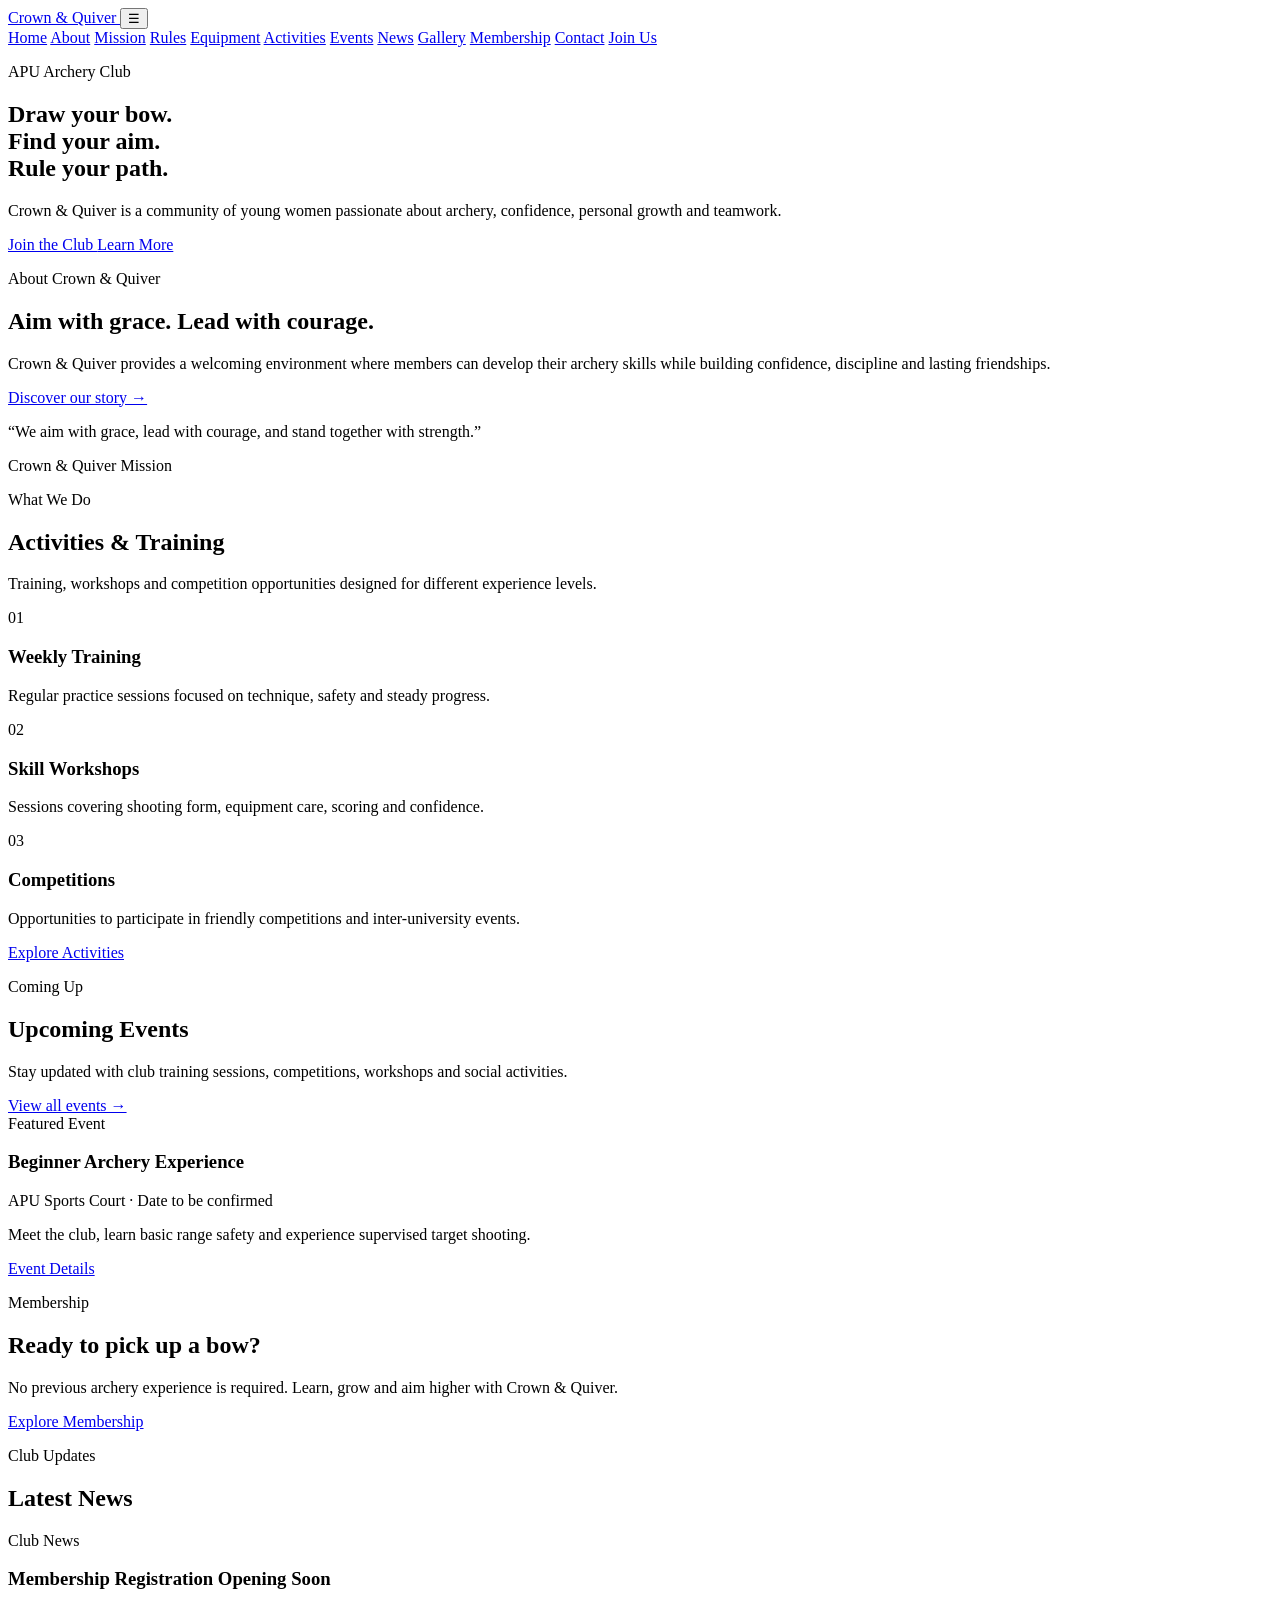
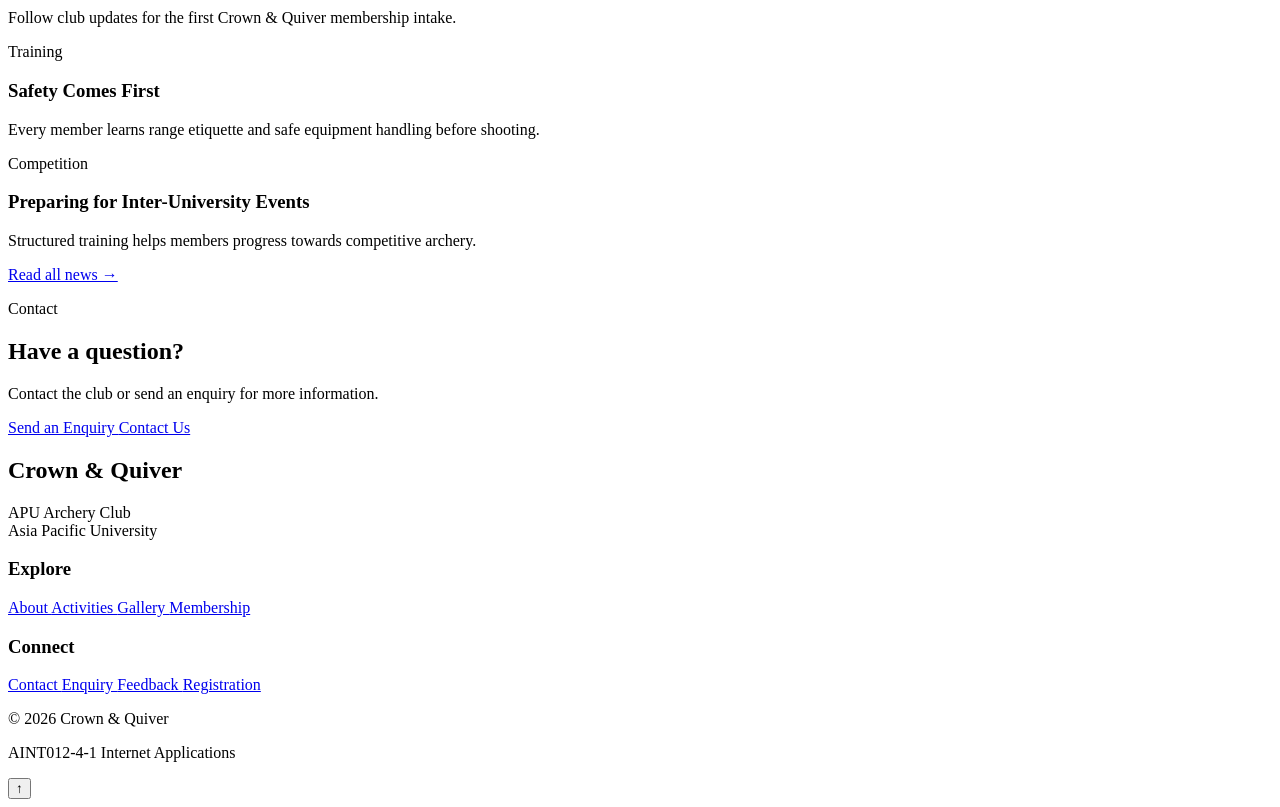
==== index.html @ 8c21787f "Build homepage HTML structure" ====
<!DOCTYPE html>
<html lang="en">
<head>
    <meta charset="UTF-8">
    <meta name="viewport" content="width=device-width, initial-scale=1.0">

    <title>Crown & Quiver | APU Archery Club</title>

    <!-- Google Fonts -->
    <link rel="preconnect" href="https://fonts.googleapis.com">
    <link rel="preconnect" href="https://fonts.gstatic.com" crossorigin>

    <link
        href="https://fonts.googleapis.com/css2?family=Cormorant+Garamond:wght@600;700&family=Poppins:wght@400;500;600&display=swap"
        rel="stylesheet"
    >

    <!-- Main CSS -->
    <link rel="stylesheet" href="css/style.css">

    <!-- Main JavaScript -->
    <script defer src="js/main.js"></script>
</head>

<body>

    <!-- Navigation -->
    <header class="site-header">

        <div class="container nav-wrapper">

            <a href="index.html" class="logo-text">
                Crown & Quiver
            </a>

            <button
                class="menu-toggle"
                aria-label="Open navigation menu"
                aria-expanded="false"
            >
                ☰
            </button>

            <nav class="site-nav">

                <a href="index.html" class="active">Home</a>

                <a href="about.html">About</a>

                <a href="mission.html">Mission</a>

                <a href="rules.html">Rules</a>

                <a href="equipment.html">Equipment</a>

                <a href="activities.html">Activities</a>

                <a href="events.html">Events</a>

                <a href="news.html">News</a>

                <a href="gallery.html">Gallery</a>

                <a href="membership.html">Membership</a>

                <a href="contact.html">Contact</a>

                <a href="registration.html" class="nav-button">
                    Join Us
                </a>

            </nav>

        </div>

    </header>


    <main>

        <!-- Hero Section -->
        <section class="hero">

            <div class="container hero-content">

                <p class="eyebrow">
                    APU Archery Club
                </p>

                <h1>
                    Draw your bow.<br>
                    Find your aim.<br>
                    <span>Rule your path.</span>
                </h1>

                <p class="hero-description">
                    Crown & Quiver is a community of young women
                    passionate about archery, confidence,
                    personal growth and teamwork.
                </p>

                <div class="hero-buttons">

                    <a
                        href="registration.html"
                        class="btn btn-primary"
                    >
                        Join the Club
                    </a>

                    <a
                        href="about.html"
                        class="btn btn-outline-light"
                    >
                        Learn More
                    </a>

                </div>

            </div>

        </section>


        <!-- About Preview -->
        <section class="section">

            <div class="container two-column">

                <div>

                    <p class="section-label">
                        About Crown & Quiver
                    </p>

                    <h2>
                        Aim with grace.
                        Lead with courage.
                    </h2>

                    <p>
                        Crown & Quiver provides a welcoming
                        environment where members can develop
                        their archery skills while building
                        confidence, discipline and lasting
                        friendships.
                    </p>

                    <a href="about.html" class="text-link">
                        Discover our story →
                    </a>

                </div>


                <div class="quote-card">

                    <p>
                        “We aim with grace, lead with courage,
                        and stand together with strength.”
                    </p>

                    <span>
                        Crown & Quiver Mission
                    </span>

                </div>

            </div>

        </section>


        <!-- Activities Preview -->
        <section class="section section-alt">

            <div class="container">

                <div class="section-heading">

                    <p class="section-label">
                        What We Do
                    </p>

                    <h2>
                        Activities & Training
                    </h2>

                    <p>
                        Training, workshops and competition
                        opportunities designed for different
                        experience levels.
                    </p>

                </div>


                <div class="card-grid">

                    <article class="info-card">

                        <span class="card-number">
                            01
                        </span>

                        <h3>
                            Weekly Training
                        </h3>

                        <p>
                            Regular practice sessions focused on
                            technique, safety and steady progress.
                        </p>

                    </article>


                    <article class="info-card">

                        <span class="card-number">
                            02
                        </span>

                        <h3>
                            Skill Workshops
                        </h3>

                        <p>
                            Sessions covering shooting form,
                            equipment care, scoring and confidence.
                        </p>

                    </article>


                    <article class="info-card">

                        <span class="card-number">
                            03
                        </span>

                        <h3>
                            Competitions
                        </h3>

                        <p>
                            Opportunities to participate in
                            friendly competitions and
                            inter-university events.
                        </p>

                    </article>

                </div>


                <div class="center">

                    <a
                        href="activities.html"
                        class="btn btn-primary"
                    >
                        Explore Activities
                    </a>

                </div>

            </div>

        </section>


        <!-- Events Preview -->
        <section class="section">

            <div class="container two-column">

                <div>

                    <p class="section-label">
                        Coming Up
                    </p>

                    <h2>
                        Upcoming Events
                    </h2>

                    <p>
                        Stay updated with club training sessions,
                        competitions, workshops and social
                        activities.
                    </p>

                    <a href="events.html" class="text-link">
                        View all events →
                    </a>

                </div>


                <article class="event-card">

                    <span class="event-tag">
                        Featured Event
                    </span>

                    <h3>
                        Beginner Archery Experience
                    </h3>

                    <p class="event-details">
                        APU Sports Court · Date to be confirmed
                    </p>

                    <p>
                        Meet the club, learn basic range safety
                        and experience supervised target shooting.
                    </p>

                    <a
                        href="events.html"
                        class="btn btn-outline-dark"
                    >
                        Event Details
                    </a>

                </article>

            </div>

        </section>


        <!-- Membership CTA -->
        <section class="membership-section">

            <div class="container membership-wrapper">

                <div>

                    <p class="section-label light-label">
                        Membership
                    </p>

                    <h2>
                        Ready to pick up a bow?
                    </h2>

                    <p>
                        No previous archery experience is required.
                        Learn, grow and aim higher with Crown & Quiver.
                    </p>

                </div>


                <a
                    href="membership.html"
                    class="btn btn-pink"
                >
                    Explore Membership
                </a>

            </div>

        </section>


        <!-- News Preview -->
        <section class="section">

            <div class="container">

                <div class="section-heading">

                    <p class="section-label">
                        Club Updates
                    </p>

                    <h2>
                        Latest News
                    </h2>

                </div>


                <div class="card-grid">

                    <article class="news-card">

                        <span>
                            Club News
                        </span>

                        <h3>
                            Membership Registration Opening Soon
                        </h3>

                        <p>
                            Follow club updates for the first
                            Crown & Quiver membership intake.
                        </p>

                    </article>


                    <article class="news-card">

                        <span>
                            Training
                        </span>

                        <h3>
                            Safety Comes First
                        </h3>

                        <p>
                            Every member learns range etiquette
                            and safe equipment handling before
                            shooting.
                        </p>

                    </article>


                    <article class="news-card">

                        <span>
                            Competition
                        </span>

                        <h3>
                            Preparing for Inter-University Events
                        </h3>

                        <p>
                            Structured training helps members
                            progress towards competitive archery.
                        </p>

                    </article>

                </div>


                <div class="center">

                    <a href="news.html" class="text-link">
                        Read all news →
                    </a>

                </div>

            </div>

        </section>


        <!-- Contact Preview -->
        <section class="section section-alt">

            <div class="container contact-preview">

                <div>

                    <p class="section-label">
                        Contact
                    </p>

                    <h2>
                        Have a question?
                    </h2>

                    <p>
                        Contact the club or send an enquiry for
                        more information.
                    </p>

                </div>


                <div class="contact-buttons">

                    <a
                        href="enquiry.html"
                        class="btn btn-primary"
                    >
                        Send an Enquiry
                    </a>

                    <a
                        href="contact.html"
                        class="btn btn-outline-dark"
                    >
                        Contact Us
                    </a>

                </div>

            </div>

        </section>

    </main>


    <!-- Footer -->
    <footer class="site-footer">

        <div class="container footer-grid">

            <div>

                <h2 class="footer-logo">
                    Crown & Quiver
                </h2>

                <p>
                    APU Archery Club<br>
                    Asia Pacific University
                </p>

            </div>


            <div>

                <h3>
                    Explore
                </h3>

                <a href="about.html">
                    About
                </a>

                <a href="activities.html">
                    Activities
                </a>

                <a href="gallery.html">
                    Gallery
                </a>

                <a href="membership.html">
                    Membership
                </a>

            </div>


            <div>

                <h3>
                    Connect
                </h3>

                <a href="contact.html">
                    Contact
                </a>

                <a href="enquiry.html">
                    Enquiry
                </a>

                <a href="feedback.html">
                    Feedback
                </a>

                <a href="registration.html">
                    Registration
                </a>

            </div>

        </div>


        <div class="container footer-bottom">

            <p>
                © 2026 Crown & Quiver
            </p>

            <p>
                AINT012-4-1 Internet Applications
            </p>

        </div>

    </footer>


    <!-- Back to Top Button -->
    <button
        class="back-to-top"
        aria-label="Back to top"
    >
        ↑
    </button>

</body>
</html>
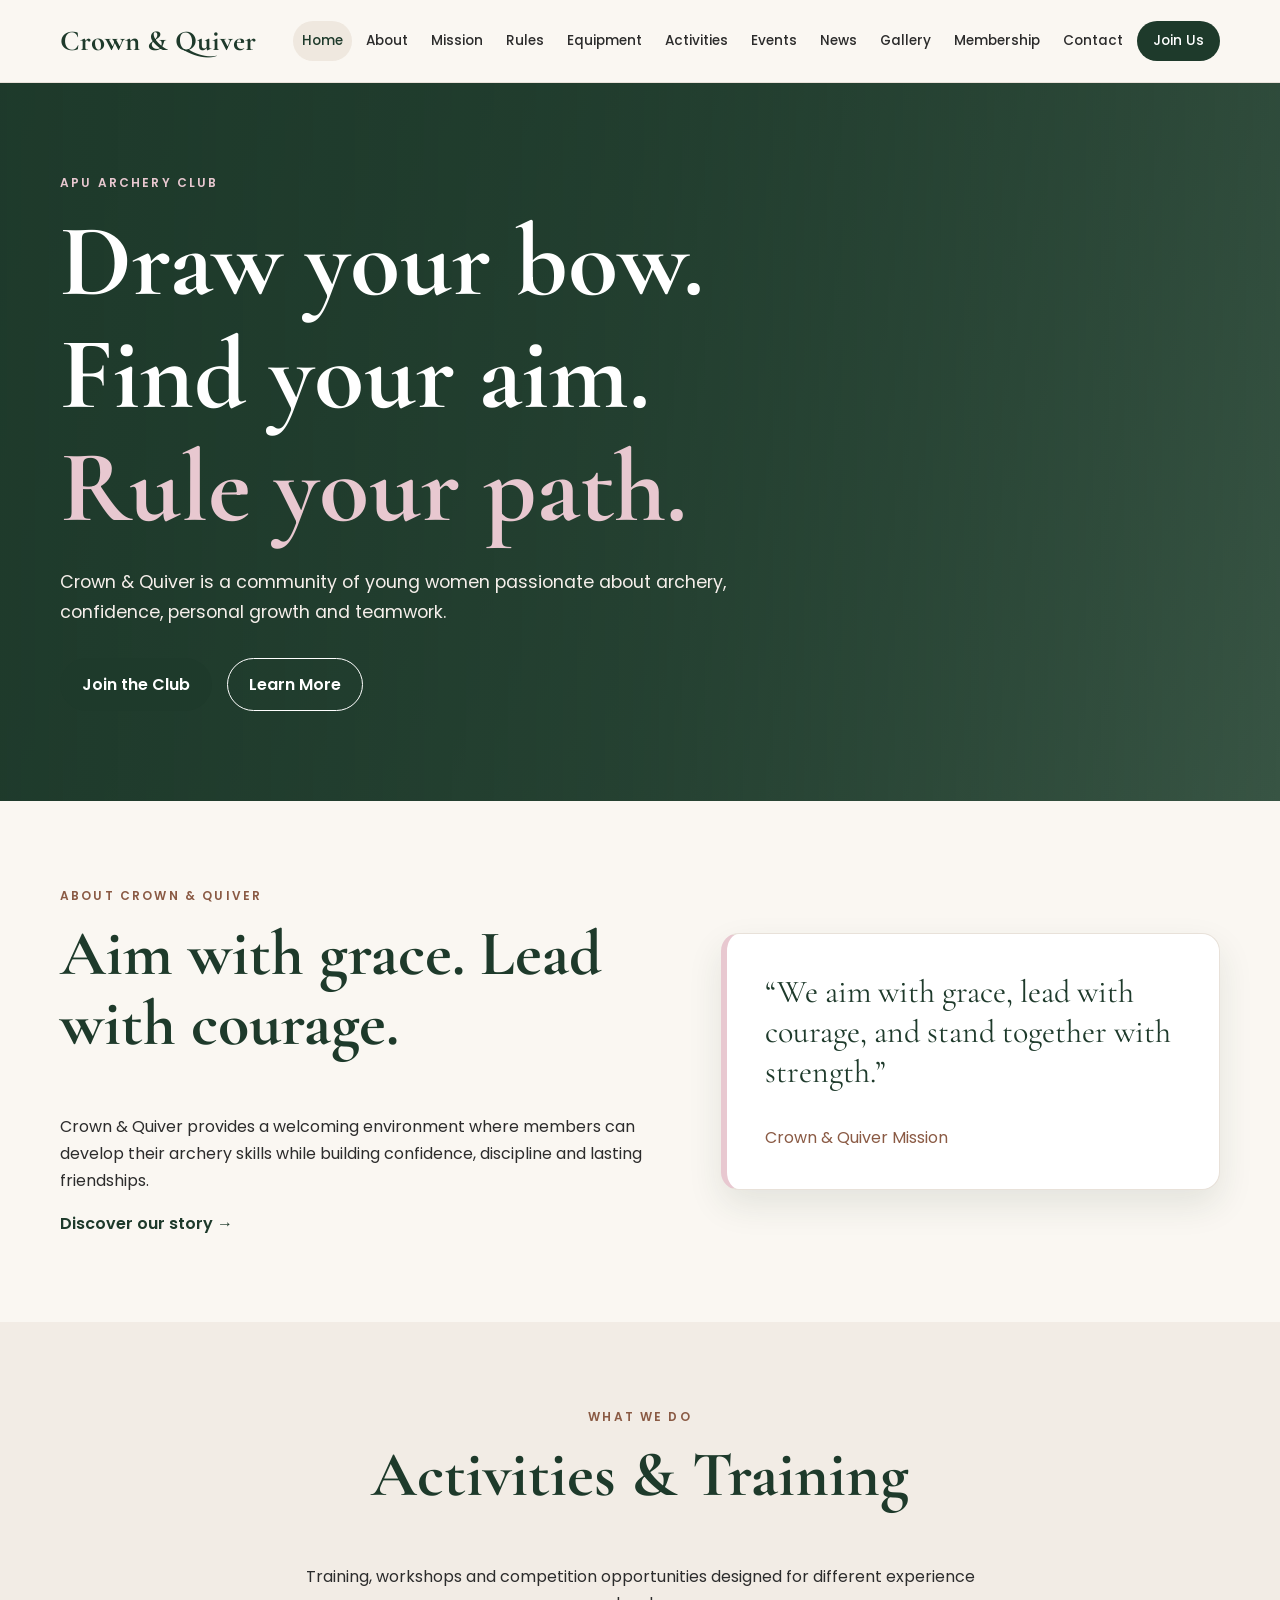
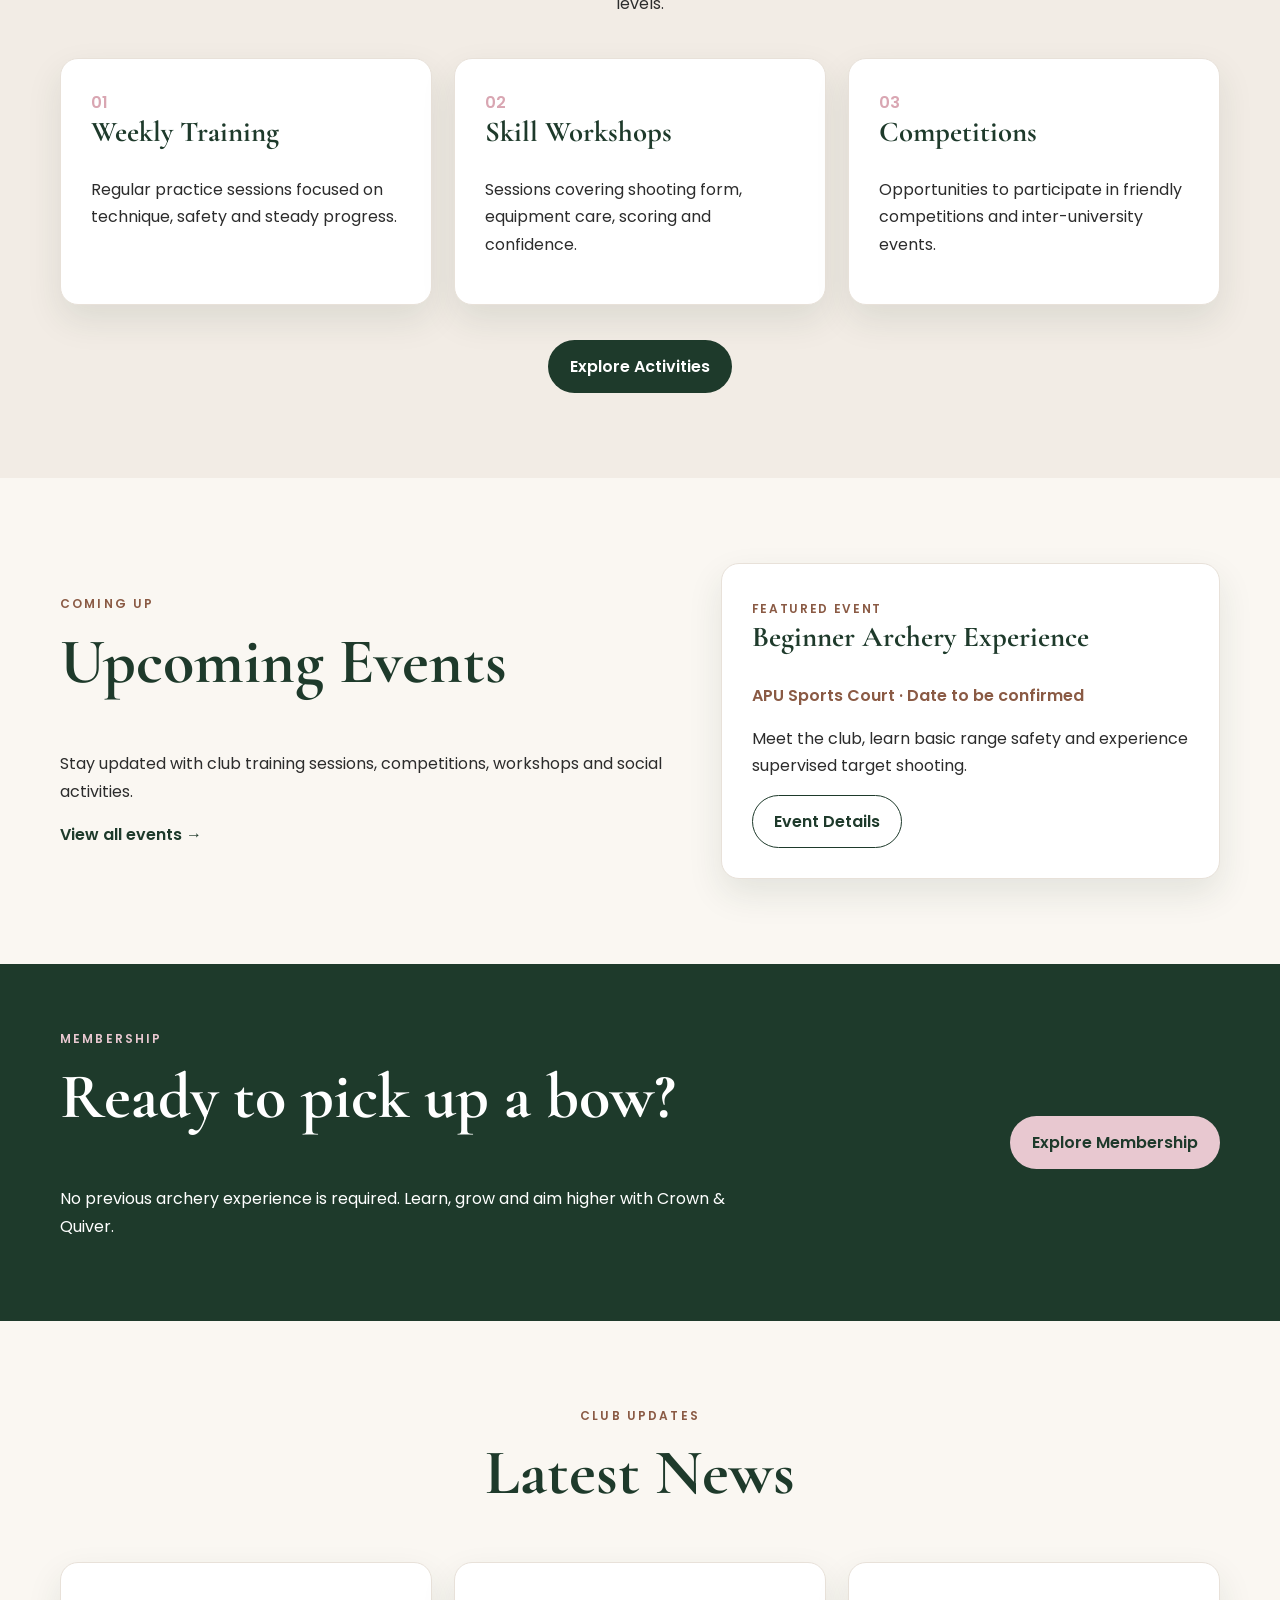
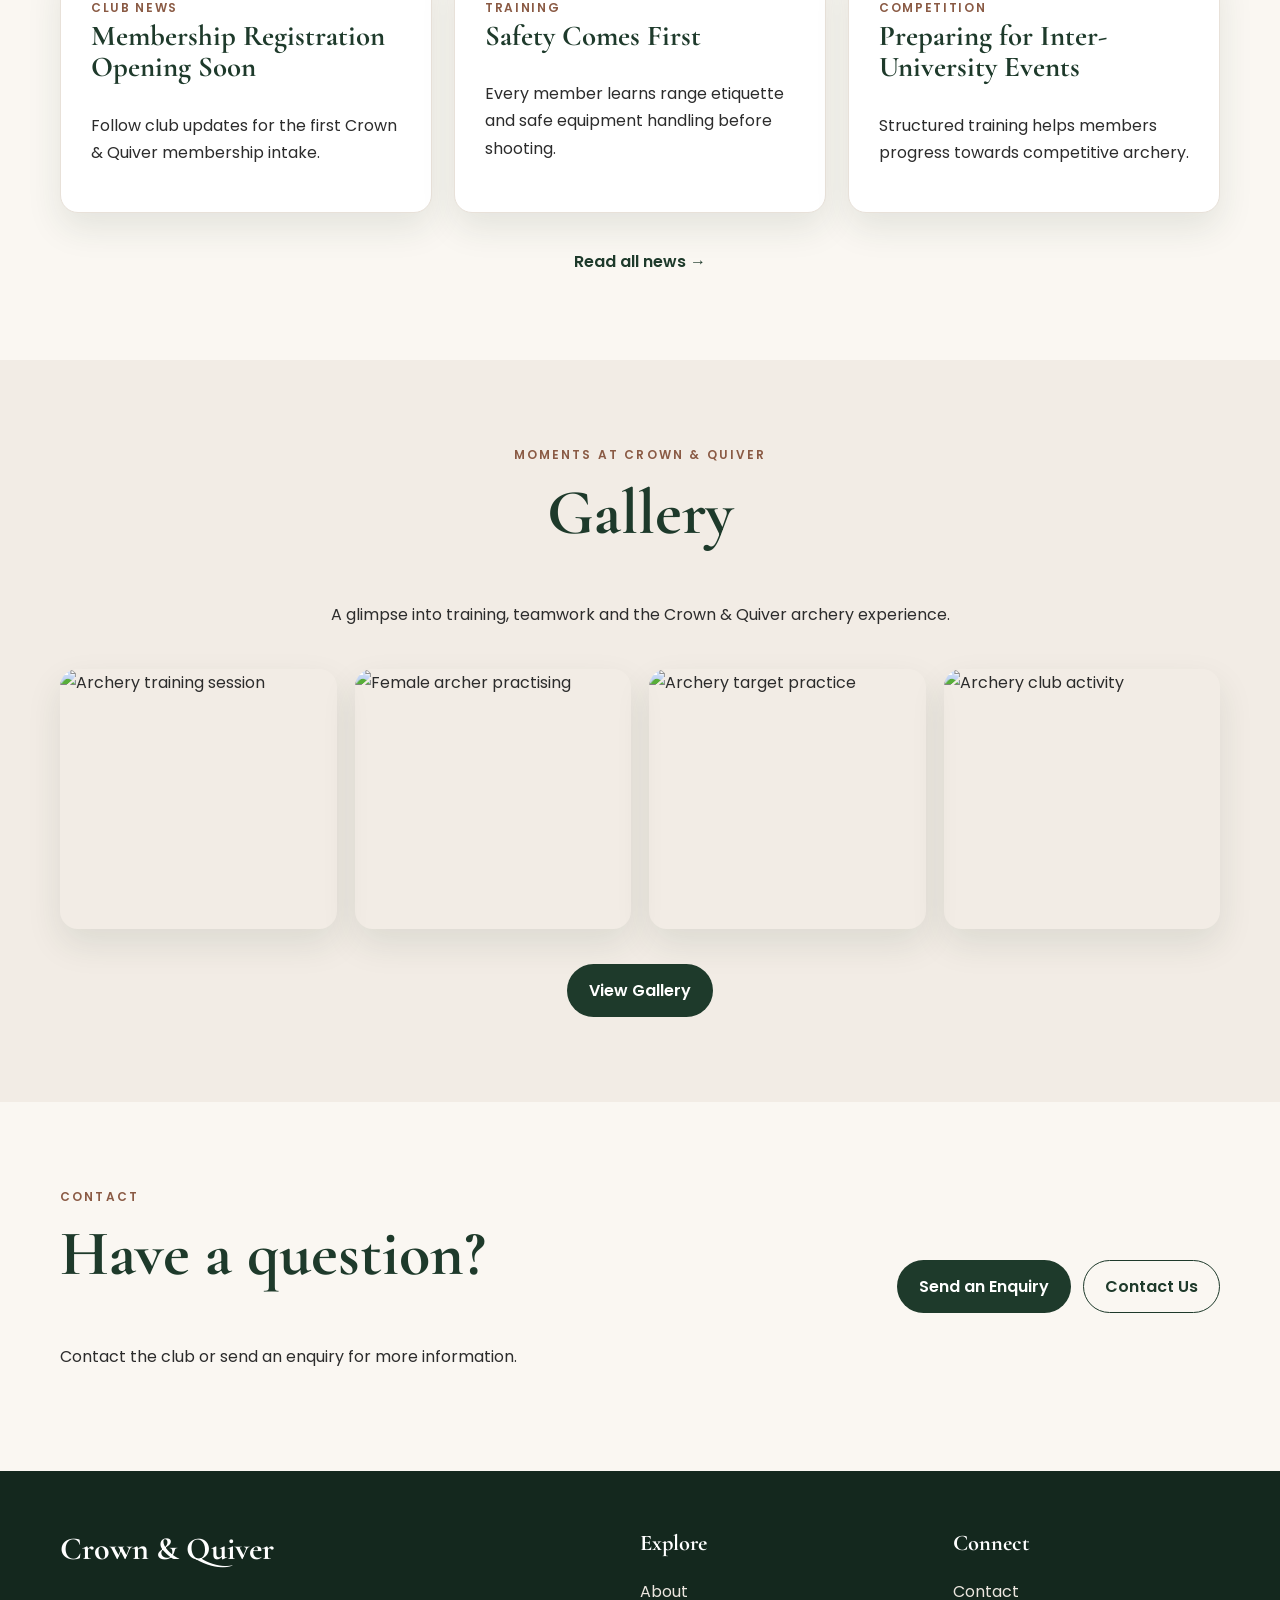
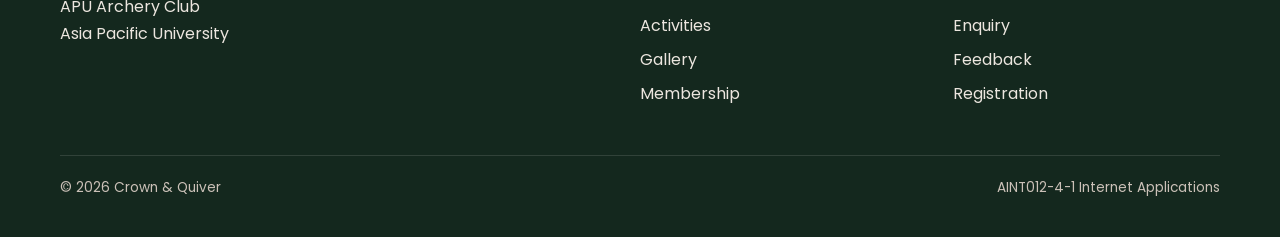
==== commit bfdedeee: "Add gallery preview to homepage" ====
--- a/index.html
+++ b/index.html
@@ -455,9 +455,49 @@
 
         </section>
 
-
+        <!-- Gallery Preview -->
+        <section class="section section-alt">
+
+            <div class="container">
+
+                <div class="section-heading">
+                    <p class="section-label">Moments at Crown & Quiver</p>
+
+                    <h2>Gallery</h2>
+
+                    <p>
+                        A glimpse into training, teamwork and the
+                        Crown & Quiver archery experience.
+                    </p>
+                </div>
+
+                <div class="gallery-preview">
+
+                    <img src="images/gallery/gallery1.jpg"
+                        alt="Archery training session">
+
+                    <img src="images/gallery/gallery2.jpg"
+                        alt="Female archer practising">
+
+                    <img src="images/gallery/gallery3.jpg"
+                        alt="Archery target practice">
+
+                    <img src="images/gallery/gallery4.jpg"
+                        alt="Archery club activity">
+
+                </div>
+
+                <div class="center">
+                    <a href="gallery.html" class="btn btn-primary">
+                        View Gallery
+                    </a>
+                </div>
+
+            </div>
+
+        </section>
         <!-- Contact Preview -->
-        <section class="section section-alt">
+        <section class="section">
 
             <div class="container contact-preview">
 
--- a/css/style.css
+++ b/css/style.css
@@ -0,0 +1,1063 @@
+/* ========================================
+   Crown & Quiver
+   Shared Website Styles
+======================================== */
+
+
+/* ---------- Colour Variables ---------- */
+
+:root {
+    --forest-green: #1E3A2B;
+    --green-light: #2F5D50;
+
+    --earth-brown: #8A5A44;
+
+    --blush-pink: #E8C8D0;
+    --pink-dark: #D9A6B2;
+
+    --cream: #FAF7F2;
+    --cream-dark: #F2ECE5;
+
+    --white: #FFFFFF;
+
+    --dark-text: #2C2C2C;
+    --muted-text: #6E6A65;
+
+    --border: #E8E1D9;
+
+    --shadow:
+        0 15px 35px rgba(30, 58, 43, 0.10);
+
+    --radius: 18px;
+}
+
+
+/* ---------- General Reset ---------- */
+
+* {
+    box-sizing: border-box;
+}
+
+
+html {
+    scroll-behavior: smooth;
+}
+
+
+body {
+    margin: 0;
+
+    font-family: "Poppins", sans-serif;
+
+    color: var(--dark-text);
+
+    background-color: var(--cream);
+
+    line-height: 1.7;
+}
+
+
+img {
+    max-width: 100%;
+
+    display: block;
+}
+
+
+a {
+    color: inherit;
+}
+
+
+.container {
+    width: min(1160px, 92%);
+
+    margin: 0 auto;
+}
+
+
+
+/* ========================================
+   Typography
+======================================== */
+
+h1,
+h2,
+h3 {
+    margin-top: 0;
+
+    font-family:
+        "Cormorant Garamond",
+        serif;
+
+    color: var(--forest-green);
+
+    line-height: 1.1;
+}
+
+
+h1 {
+    font-size:
+        clamp(
+            3.5rem,
+            8vw,
+            6.5rem
+        );
+}
+
+
+h2 {
+    font-size:
+        clamp(
+            2.4rem,
+            5vw,
+            4rem
+        );
+}
+
+
+h3 {
+    font-size: 1.8rem;
+}
+
+
+p {
+    margin-top: 0;
+}
+
+
+.section-label,
+.eyebrow {
+
+    text-transform: uppercase;
+
+    letter-spacing: 0.18em;
+
+    font-size: 0.75rem;
+
+    font-weight: 600;
+
+    color: var(--earth-brown);
+}
+
+
+
+/* ========================================
+   Navigation
+======================================== */
+
+.site-header {
+
+    position: sticky;
+
+    top: 0;
+
+    z-index: 1000;
+
+    background:
+        rgba(
+            250,
+            247,
+            242,
+            0.96
+        );
+
+    border-bottom:
+        1px solid var(--border);
+}
+
+
+.nav-wrapper {
+
+    min-height: 82px;
+
+    display: flex;
+
+    align-items: center;
+
+    justify-content: space-between;
+
+    gap: 25px;
+}
+
+
+.logo-text {
+
+    text-decoration: none;
+
+    font-family:
+        "Cormorant Garamond",
+        serif;
+
+    font-size: 1.8rem;
+
+    font-weight: 700;
+
+    color: var(--forest-green);
+
+    white-space: nowrap;
+}
+
+
+.site-nav {
+
+    display: flex;
+
+    align-items: center;
+
+    justify-content: flex-end;
+
+    gap: 5px;
+
+    flex-wrap: wrap;
+}
+
+
+.site-nav a {
+
+    text-decoration: none;
+
+    padding: 8px 9px;
+
+    border-radius: 30px;
+
+    font-size: 0.85rem;
+
+    font-weight: 500;
+
+    transition: 0.25s;
+}
+
+
+.site-nav a:hover,
+.site-nav a.active {
+
+    background-color: #EFE8DF;
+
+    color: var(--forest-green);
+}
+
+
+.site-nav .nav-button {
+
+    background-color:
+        var(--forest-green);
+
+    color: var(--white);
+
+    padding-left: 16px;
+
+    padding-right: 16px;
+}
+
+
+.site-nav .nav-button:hover {
+
+    background-color:
+        var(--earth-brown);
+
+    color: white;
+}
+
+
+.menu-toggle {
+
+    display: none;
+
+    border: none;
+
+    background: none;
+
+    color: var(--forest-green);
+
+    font-size: 1.6rem;
+
+    cursor: pointer;
+}
+
+
+
+/* ========================================
+   Hero
+======================================== */
+
+.hero {
+
+    min-height: 78vh;
+
+    display: flex;
+
+    align-items: center;
+
+    position: relative;
+
+    color: white;
+
+    background:
+
+        linear-gradient(
+            90deg,
+            rgba(30, 58, 43, 0.96),
+            rgba(30, 58, 43, 0.78),
+            rgba(30, 58, 43, 0.45)
+        ),
+
+        linear-gradient(
+            135deg,
+            #1E3A2B,
+            #4D6A58
+        );
+}
+
+
+.hero-content {
+
+    padding-top: 90px;
+
+    padding-bottom: 90px;
+}
+
+
+.hero h1 {
+
+    color: white;
+
+    margin-bottom: 25px;
+}
+
+
+.hero h1 span {
+
+    color: var(--blush-pink);
+}
+
+
+.eyebrow {
+
+    color: var(--blush-pink);
+}
+
+
+.hero-description {
+
+    max-width: 680px;
+
+    font-size: 1.1rem;
+
+    color: #F6EFEB;
+}
+
+
+.hero-buttons {
+
+    margin-top: 30px;
+
+    display: flex;
+
+    gap: 15px;
+
+    flex-wrap: wrap;
+}
+
+
+
+/* ========================================
+   Buttons
+======================================== */
+
+.btn {
+
+    min-height: 48px;
+
+    padding:
+        12px
+        21px;
+
+    display: inline-flex;
+
+    align-items: center;
+
+    justify-content: center;
+
+    border-radius: 30px;
+
+    text-decoration: none;
+
+    font-weight: 600;
+
+    border:
+        1px solid transparent;
+
+    transition:
+        transform 0.25s,
+        background-color 0.25s,
+        color 0.25s;
+}
+
+
+.btn:hover {
+
+    transform:
+        translateY(-2px);
+}
+
+
+.btn-primary {
+
+    background:
+        var(--forest-green);
+
+    color: white;
+}
+
+
+.btn-primary:hover {
+
+    background:
+        var(--earth-brown);
+}
+
+
+.btn-outline-light {
+
+    border-color: white;
+
+    color: white;
+}
+
+
+.btn-outline-light:hover {
+
+    background:
+        white;
+
+    color:
+        var(--forest-green);
+}
+
+
+.btn-outline-dark {
+
+    border-color:
+        var(--forest-green);
+
+    color:
+        var(--forest-green);
+}
+
+
+.btn-outline-dark:hover {
+
+    background:
+        var(--forest-green);
+
+    color: white;
+}
+
+
+.btn-pink {
+
+    background:
+        var(--blush-pink);
+
+    color:
+        var(--forest-green);
+}
+
+
+.btn-pink:hover {
+
+    background: white;
+}
+
+
+.text-link {
+
+    text-decoration: none;
+
+    font-weight: 600;
+
+    color:
+        var(--forest-green);
+}
+
+
+.text-link:hover {
+
+    color:
+        var(--earth-brown);
+}
+
+
+
+/* ========================================
+   General Sections
+======================================== */
+
+.section {
+
+    padding:
+        85px 0;
+}
+
+
+.section-alt {
+
+    background:
+        var(--cream-dark);
+}
+
+
+.section-heading {
+
+    max-width: 700px;
+
+    margin:
+        0 auto 40px;
+
+    text-align: center;
+}
+
+
+.two-column {
+
+    display: grid;
+
+    grid-template-columns:
+        1.1fr
+        0.9fr;
+
+    gap: 50px;
+
+    align-items: center;
+}
+
+
+
+/* ========================================
+   Quote Card
+======================================== */
+
+.quote-card {
+
+    background:
+        white;
+
+    padding: 38px;
+
+    border-radius:
+        var(--radius);
+
+    border:
+        1px solid var(--border);
+
+    border-left:
+        6px solid
+        var(--blush-pink);
+
+    box-shadow:
+        var(--shadow);
+}
+
+
+.quote-card p {
+
+    font-family:
+        "Cormorant Garamond",
+        serif;
+
+    font-size: 2rem;
+
+    line-height: 1.25;
+
+    color:
+        var(--forest-green);
+}
+
+
+.quote-card span {
+
+    color:
+        var(--earth-brown);
+}
+
+
+
+/* ========================================
+   Cards
+======================================== */
+
+.card-grid {
+
+    display: grid;
+
+    grid-template-columns:
+        repeat(
+            3,
+            minmax(0, 1fr)
+        );
+
+    gap: 22px;
+}
+
+
+.info-card,
+.news-card,
+.event-card {
+
+    padding: 30px;
+
+    background:
+        white;
+
+    border:
+        1px solid var(--border);
+
+    border-radius:
+        var(--radius);
+
+    box-shadow:
+        var(--shadow);
+
+    transition:
+        transform 0.25s;
+}
+
+
+.info-card:hover,
+.news-card:hover {
+
+    transform:
+        translateY(-6px);
+}
+
+
+.card-number {
+
+    color:
+        var(--pink-dark);
+
+    font-weight: 600;
+}
+
+
+.news-card span,
+.event-tag {
+
+    font-size: 0.75rem;
+
+    text-transform: uppercase;
+
+    letter-spacing: 0.14em;
+
+    color:
+        var(--earth-brown);
+
+    font-weight: 600;
+}
+
+
+.event-details {
+
+    color:
+        var(--earth-brown);
+
+    font-weight: 600;
+}
+
+
+.center {
+
+    margin-top: 35px;
+
+    text-align: center;
+}
+
+
+
+/* ========================================
+   Membership Section
+======================================== */
+
+.membership-section {
+
+    background:
+        var(--forest-green);
+
+    color: white;
+
+    padding:
+        65px 0;
+}
+
+
+.membership-section h2 {
+
+    color: white;
+}
+
+
+.membership-section p {
+
+    max-width: 720px;
+}
+
+
+.membership-wrapper {
+
+    display: flex;
+
+    align-items: center;
+
+    justify-content: space-between;
+
+    gap: 40px;
+}
+
+
+.light-label {
+
+    color:
+        var(--blush-pink);
+}
+
+
+
+/* ========================================
+   Contact Preview
+======================================== */
+
+.contact-preview {
+
+    display: flex;
+
+    align-items: center;
+
+    justify-content: space-between;
+
+    gap: 40px;
+}
+
+
+.contact-buttons {
+
+    display: flex;
+
+    gap: 12px;
+
+    flex-wrap: wrap;
+}
+
+
+
+/* ========================================
+   Footer
+======================================== */
+
+.site-footer {
+
+    padding:
+        60px 0 25px;
+
+    background:
+        #14281E;
+
+    color:
+        #ECE6DF;
+}
+
+
+.footer-grid {
+
+    display: grid;
+
+    grid-template-columns:
+        2fr 1fr 1fr;
+
+    gap: 45px;
+}
+
+
+.footer-logo {
+
+    color: white;
+
+    font-size: 2rem;
+}
+
+
+.site-footer h3 {
+
+    color: white;
+
+    font-size: 1.4rem;
+}
+
+
+.site-footer a {
+
+    display: block;
+
+    margin-bottom: 7px;
+
+    text-decoration: none;
+
+    color:
+        #ECE6DF;
+}
+
+
+.site-footer a:hover {
+
+    color:
+        var(--blush-pink);
+}
+
+
+.footer-bottom {
+
+    margin-top: 40px;
+
+    padding-top: 20px;
+
+    border-top:
+        1px solid
+        rgba(
+            255,
+            255,
+            255,
+            0.12
+        );
+
+    display: flex;
+
+    justify-content: space-between;
+
+    gap: 20px;
+
+    font-size: 0.85rem;
+
+    color:
+        #CBC1B8;
+}
+
+
+
+/* ========================================
+   Back to Top
+======================================== */
+
+.back-to-top {
+
+    position: fixed;
+
+    right: 25px;
+
+    bottom: 25px;
+
+    width: 46px;
+
+    height: 46px;
+
+    border-radius: 50%;
+
+    border: none;
+
+    background:
+        var(--blush-pink);
+
+    color:
+        var(--forest-green);
+
+    font-size: 1.2rem;
+
+    font-weight: bold;
+
+    cursor: pointer;
+
+    box-shadow:
+        var(--shadow);
+
+    opacity: 0;
+
+    visibility: hidden;
+
+    transition: 0.25s;
+}
+
+
+.back-to-top.show {
+
+    opacity: 1;
+
+    visibility: visible;
+}
+/* ========================================
+   Gallery Preview
+======================================== */
+
+.gallery-preview {
+    display: grid;
+
+    grid-template-columns:
+        repeat(4, 1fr);
+
+    gap: 18px;
+}
+
+.gallery-preview img {
+    width: 100%;
+    height: 260px;
+
+    object-fit: cover;
+
+    border-radius:
+        var(--radius);
+
+    box-shadow:
+        var(--shadow);
+
+    transition:
+        transform 0.25s;
+}
+
+.gallery-preview img:hover {
+    transform:
+        translateY(-5px);
+}
+
+@media (max-width: 820px) {
+
+    .gallery-preview {
+        grid-template-columns:
+            repeat(2, 1fr);
+    }
+
+}
+
+@media (max-width: 560px) {
+
+    .gallery-preview {
+        grid-template-columns:
+            1fr;
+    }
+
+}
+
+
+/* ========================================
+   Responsive Design
+======================================== */
+
+@media (max-width: 1050px) {
+
+    .menu-toggle {
+
+        display: block;
+    }
+
+
+    .site-nav {
+
+        position: absolute;
+
+        top: 82px;
+
+        left: 0;
+
+        right: 0;
+
+        display: none;
+
+        flex-direction: column;
+
+        align-items: stretch;
+
+        background:
+            var(--cream);
+
+        padding:
+            20px 5%;
+
+        border-bottom:
+            1px solid
+            var(--border);
+    }
+
+
+    .site-nav.open {
+
+        display: flex;
+    }
+
+
+    .site-nav a {
+
+        text-align: center;
+
+        padding: 11px;
+    }
+
+}
+
+
+@media (max-width: 820px) {
+
+    .two-column,
+    .card-grid,
+    .footer-grid {
+
+        grid-template-columns:
+            1fr;
+    }
+
+
+    .membership-wrapper,
+    .contact-preview,
+    .footer-bottom {
+
+        flex-direction: column;
+
+        align-items:
+            flex-start;
+    }
+
+
+    .section {
+
+        padding:
+            60px 0;
+    }
+
+
+    .hero {
+
+        min-height: 70vh;
+    }
+
+}
+
+
+@media (max-width: 560px) {
+
+    .hero h1 {
+
+        font-size:
+            3.4rem;
+    }
+
+
+    .hero-buttons,
+    .contact-buttons {
+
+        flex-direction:
+            column;
+    }
+
+
+    .btn {
+
+        width: 100%;
+    }
+
+}
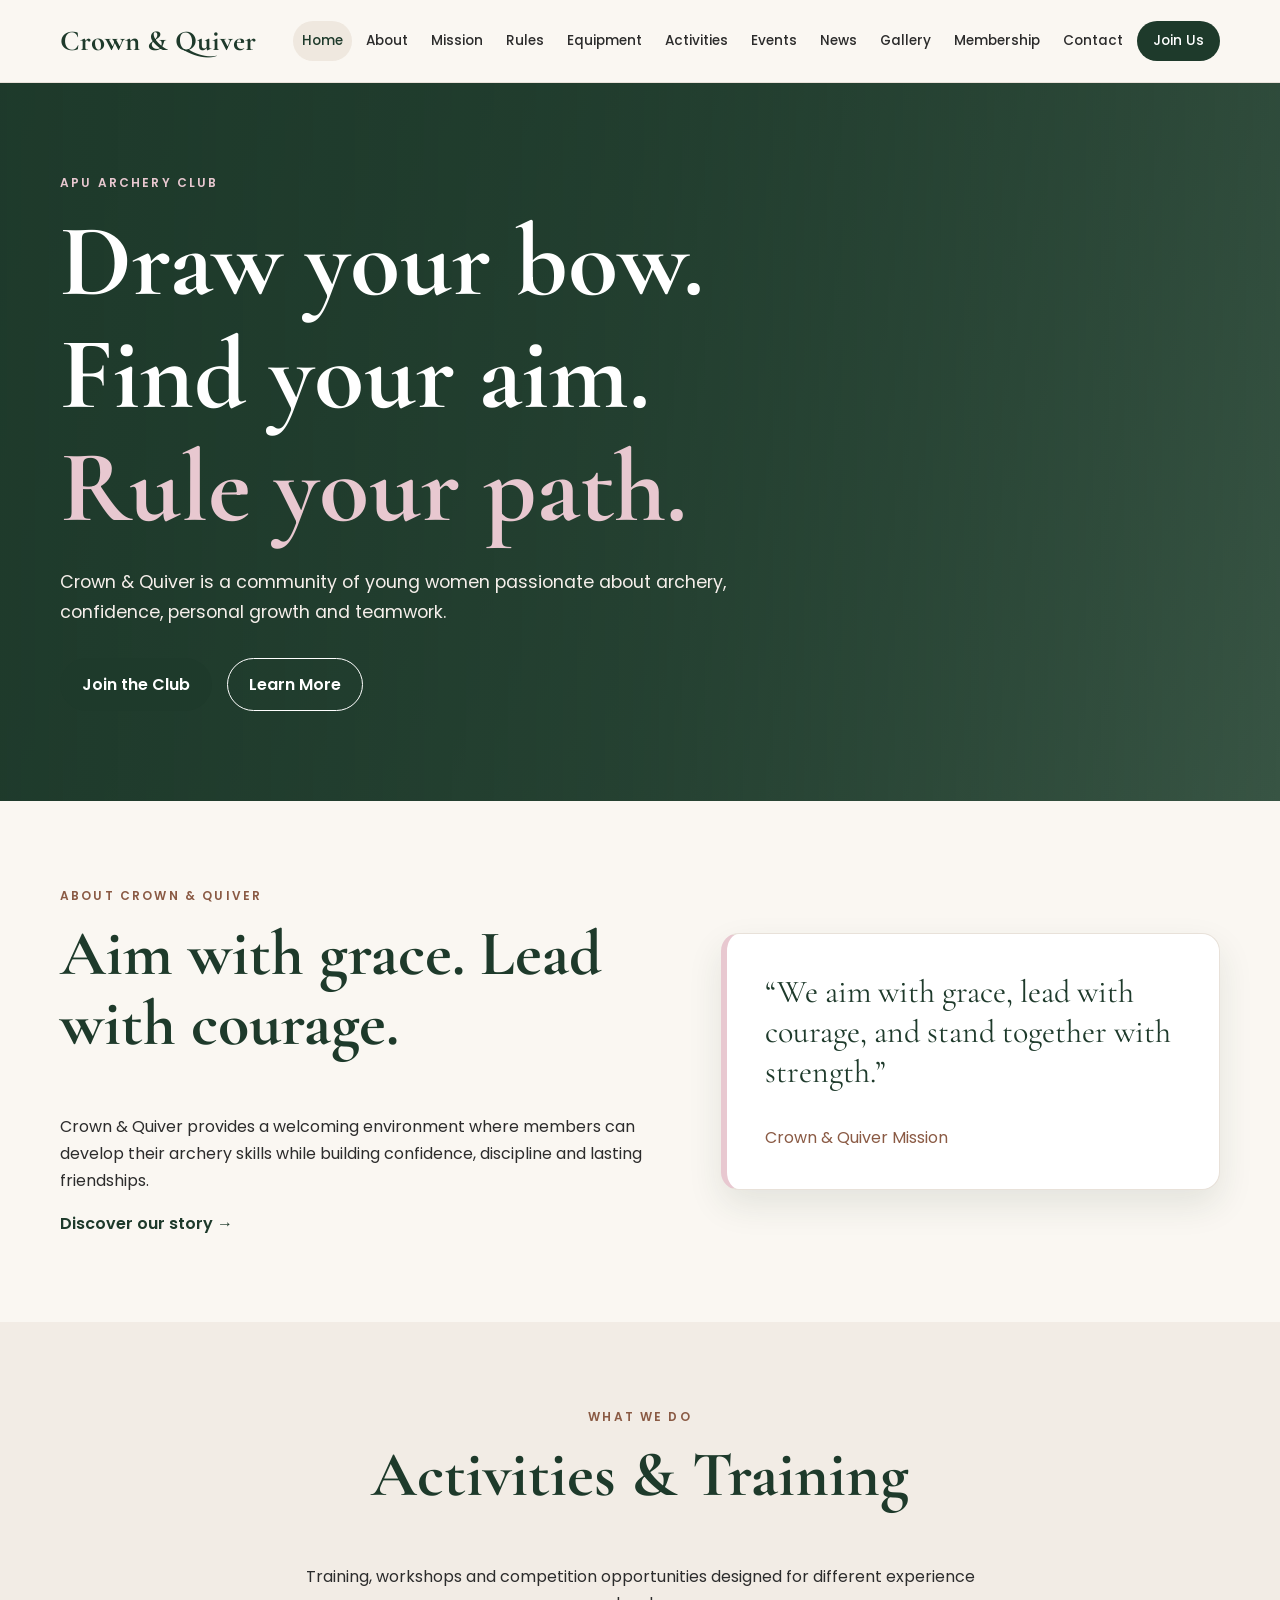
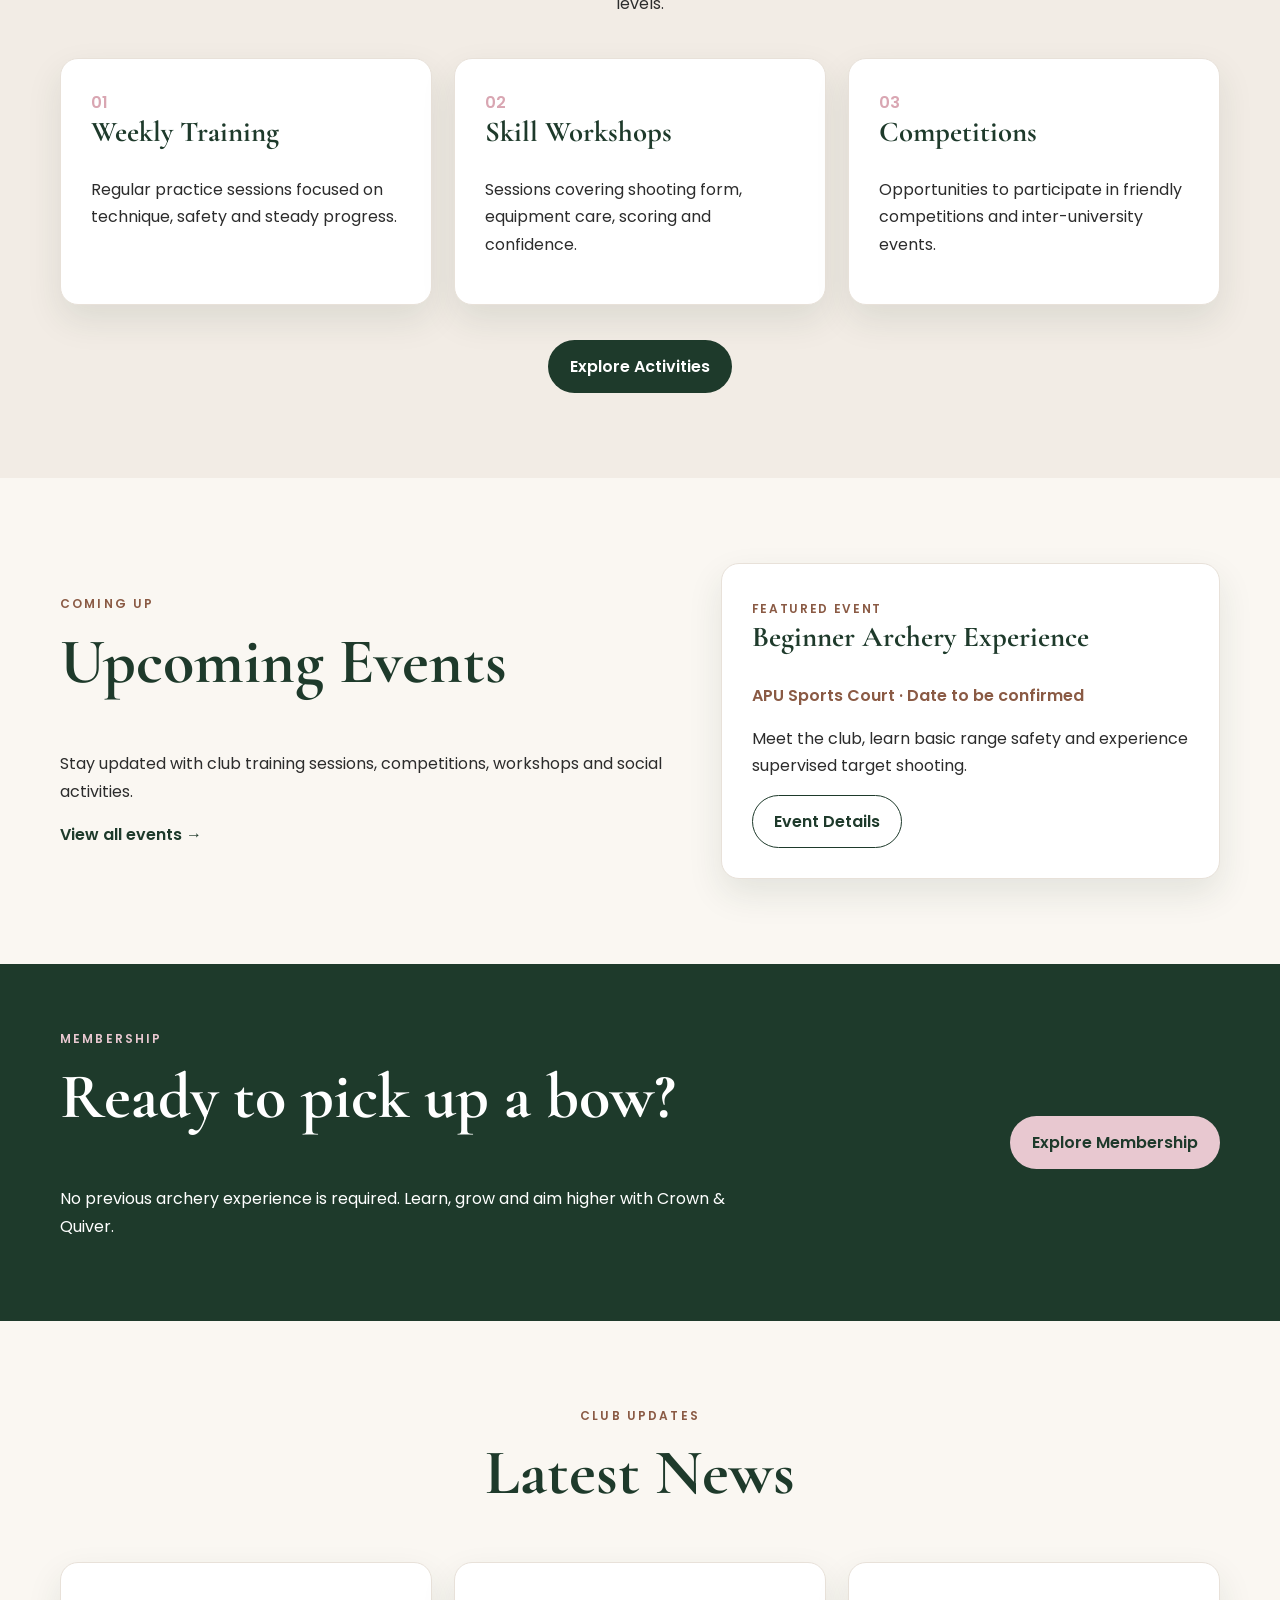
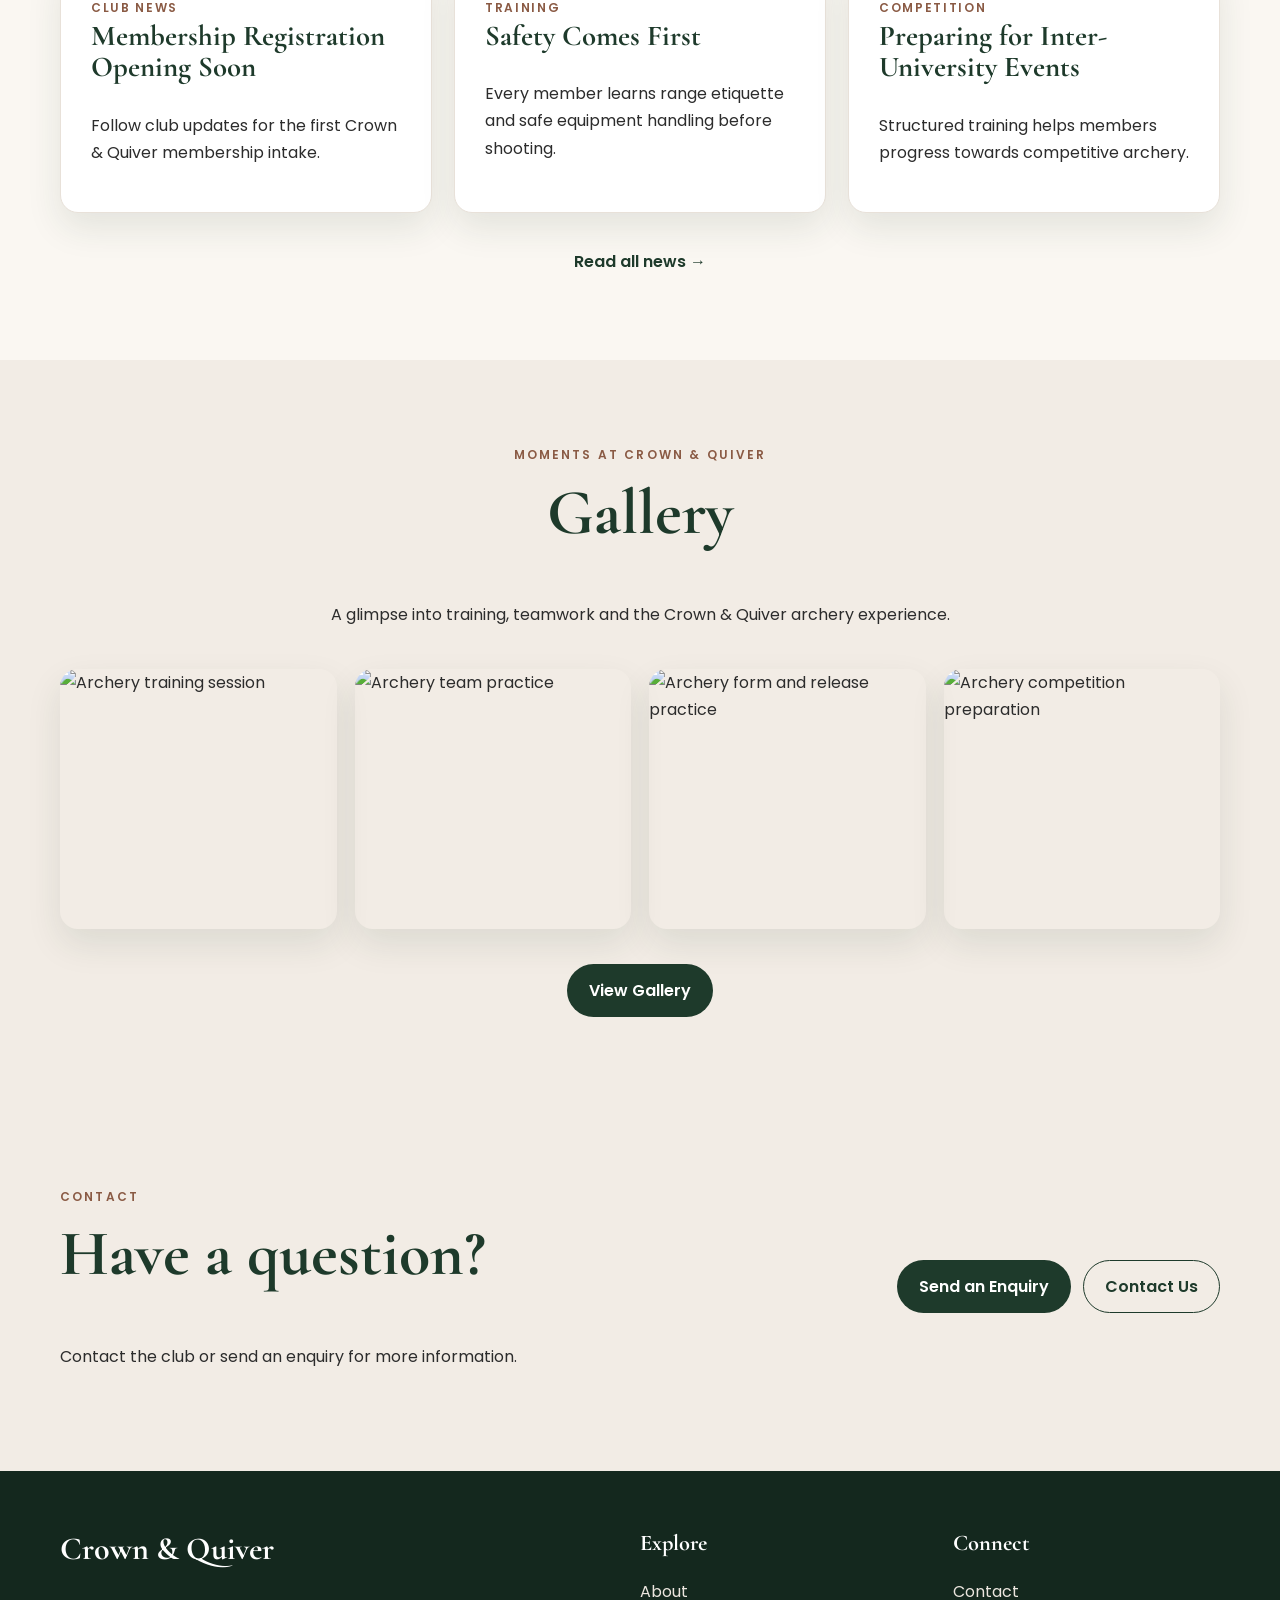
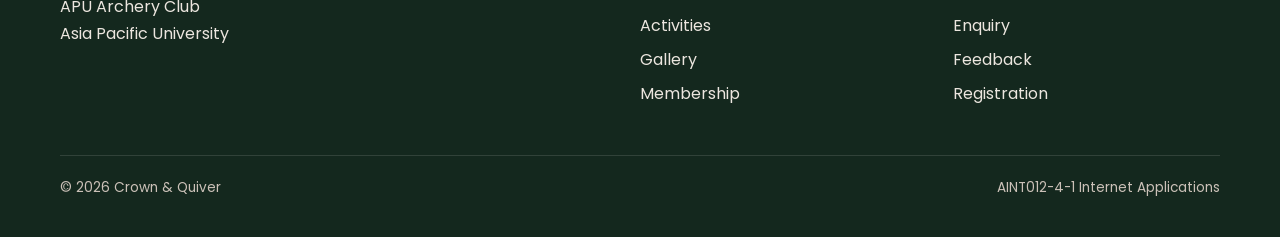
==== commit 37defea1: "Fix homepage gallery preview images" ====
--- a/index.html
+++ b/index.html
@@ -1,37 +1,69 @@
 <!DOCTYPE html>
 <html lang="en">
+
 <head>
     <meta charset="UTF-8">
-    <meta name="viewport" content="width=device-width, initial-scale=1.0">
+
+    <meta
+        name="viewport"
+        content="width=device-width, initial-scale=1.0"
+    >
 
     <title>Crown & Quiver | APU Archery Club</title>
 
+
     <!-- Google Fonts -->
-    <link rel="preconnect" href="https://fonts.googleapis.com">
-    <link rel="preconnect" href="https://fonts.gstatic.com" crossorigin>
+    <link
+        rel="preconnect"
+        href="https://fonts.googleapis.com"
+    >
+
+    <link
+        rel="preconnect"
+        href="https://fonts.gstatic.com"
+        crossorigin
+    >
 
     <link
         href="https://fonts.googleapis.com/css2?family=Cormorant+Garamond:wght@600;700&family=Poppins:wght@400;500;600&display=swap"
         rel="stylesheet"
     >
 
+
     <!-- Main CSS -->
-    <link rel="stylesheet" href="css/style.css">
+    <link
+        rel="stylesheet"
+        href="css/style.css"
+    >
+
 
     <!-- Main JavaScript -->
-    <script defer src="js/main.js"></script>
+    <script
+        defer
+        src="js/main.js"
+    ></script>
+
 </head>
 
+
 <body>
 
-    <!-- Navigation -->
+
+    <!-- ========================================
+         Navigation
+    ======================================== -->
+
     <header class="site-header">
 
         <div class="container nav-wrapper">
 
-            <a href="index.html" class="logo-text">
+            <a
+                href="index.html"
+                class="logo-text"
+            >
                 Crown & Quiver
             </a>
+
 
             <button
                 class="menu-toggle"
@@ -41,31 +73,60 @@
                 ☰
             </button>
 
+
             <nav class="site-nav">
 
-                <a href="index.html" class="active">Home</a>
-
-                <a href="about.html">About</a>
-
-                <a href="mission.html">Mission</a>
-
-                <a href="rules.html">Rules</a>
-
-                <a href="equipment.html">Equipment</a>
-
-                <a href="activities.html">Activities</a>
-
-                <a href="events.html">Events</a>
-
-                <a href="news.html">News</a>
-
-                <a href="gallery.html">Gallery</a>
-
-                <a href="membership.html">Membership</a>
-
-                <a href="contact.html">Contact</a>
-
-                <a href="registration.html" class="nav-button">
+                <a
+                    href="index.html"
+                    class="active"
+                >
+                    Home
+                </a>
+
+                <a href="about.html">
+                    About
+                </a>
+
+                <a href="mission.html">
+                    Mission
+                </a>
+
+                <a href="rules.html">
+                    Rules
+                </a>
+
+                <a href="equipment.html">
+                    Equipment
+                </a>
+
+                <a href="activities.html">
+                    Activities
+                </a>
+
+                <a href="events.html">
+                    Events
+                </a>
+
+                <a href="news.html">
+                    News
+                </a>
+
+                <a href="gallery.html">
+                    Gallery
+                </a>
+
+                <a href="membership.html">
+                    Membership
+                </a>
+
+                <a href="contact.html">
+                    Contact
+                </a>
+
+                <a
+                    href="registration.html"
+                    class="nav-button"
+                >
                     Join Us
                 </a>
 
@@ -76,9 +137,14 @@
     </header>
 
 
+
     <main>
 
-        <!-- Hero Section -->
+
+        <!-- ========================================
+             Hero Section
+        ======================================== -->
+
         <section class="hero">
 
             <div class="container hero-content">
@@ -86,6 +152,7 @@
                 <p class="eyebrow">
                     APU Archery Club
                 </p>
+
 
                 <h1>
                     Draw your bow.<br>
@@ -93,12 +160,14 @@
                     <span>Rule your path.</span>
                 </h1>
 
+
                 <p class="hero-description">
                     Crown & Quiver is a community of young women
                     passionate about archery, confidence,
                     personal growth and teamwork.
                 </p>
 
+
                 <div class="hero-buttons">
 
                     <a
@@ -108,6 +177,7 @@
                         Join the Club
                     </a>
 
+
                     <a
                         href="about.html"
                         class="btn btn-outline-light"
@@ -122,7 +192,11 @@
         </section>
 
 
-        <!-- About Preview -->
+
+        <!-- ========================================
+             About Preview
+        ======================================== -->
+
         <section class="section">
 
             <div class="container two-column">
@@ -132,11 +206,13 @@
                     <p class="section-label">
                         About Crown & Quiver
                     </p>
+
 
                     <h2>
                         Aim with grace.
                         Lead with courage.
                     </h2>
+
 
                     <p>
                         Crown & Quiver provides a welcoming
@@ -146,7 +222,11 @@
                         friendships.
                     </p>
 
-                    <a href="about.html" class="text-link">
+
+                    <a
+                        href="about.html"
+                        class="text-link"
+                    >
                         Discover our story →
                     </a>
 
@@ -171,7 +251,11 @@
         </section>
 
 
-        <!-- Activities Preview -->
+
+        <!-- ========================================
+             Activities Preview
+        ======================================== -->
+
         <section class="section section-alt">
 
             <div class="container">
@@ -181,10 +265,12 @@
                     <p class="section-label">
                         What We Do
                     </p>
+
 
                     <h2>
                         Activities & Training
                     </h2>
+
 
                     <p>
                         Training, workshops and competition
@@ -270,7 +356,11 @@
         </section>
 
 
-        <!-- Events Preview -->
+
+        <!-- ========================================
+             Events Preview
+        ======================================== -->
+
         <section class="section">
 
             <div class="container two-column">
@@ -280,10 +370,12 @@
                     <p class="section-label">
                         Coming Up
                     </p>
+
 
                     <h2>
                         Upcoming Events
                     </h2>
+
 
                     <p>
                         Stay updated with club training sessions,
@@ -291,7 +383,11 @@
                         activities.
                     </p>
 
-                    <a href="events.html" class="text-link">
+
+                    <a
+                        href="events.html"
+                        class="text-link"
+                    >
                         View all events →
                     </a>
 
@@ -304,19 +400,23 @@
                         Featured Event
                     </span>
 
+
                     <h3>
                         Beginner Archery Experience
                     </h3>
 
+
                     <p class="event-details">
                         APU Sports Court · Date to be confirmed
                     </p>
+
 
                     <p>
                         Meet the club, learn basic range safety
                         and experience supervised target shooting.
                     </p>
 
+
                     <a
                         href="events.html"
                         class="btn btn-outline-dark"
@@ -331,7 +431,11 @@
         </section>
 
 
-        <!-- Membership CTA -->
+
+        <!-- ========================================
+             Membership CTA
+        ======================================== -->
+
         <section class="membership-section">
 
             <div class="container membership-wrapper">
@@ -341,10 +445,12 @@
                     <p class="section-label light-label">
                         Membership
                     </p>
+
 
                     <h2>
                         Ready to pick up a bow?
                     </h2>
+
 
                     <p>
                         No previous archery experience is required.
@@ -366,7 +472,11 @@
         </section>
 
 
-        <!-- News Preview -->
+
+        <!-- ========================================
+             News Preview
+        ======================================== -->
+
         <section class="section">
 
             <div class="container">
@@ -376,6 +486,7 @@
                     <p class="section-label">
                         Club Updates
                     </p>
+
 
                     <h2>
                         Latest News
@@ -392,9 +503,11 @@
                             Club News
                         </span>
 
+
                         <h3>
                             Membership Registration Opening Soon
                         </h3>
+
 
                         <p>
                             Follow club updates for the first
@@ -410,9 +523,11 @@
                             Training
                         </span>
 
+
                         <h3>
                             Safety Comes First
                         </h3>
+
 
                         <p>
                             Every member learns range etiquette
@@ -429,9 +544,11 @@
                             Competition
                         </span>
 
+
                         <h3>
                             Preparing for Inter-University Events
                         </h3>
+
 
                         <p>
                             Structured training helps members
@@ -445,7 +562,10 @@
 
                 <div class="center">
 
-                    <a href="news.html" class="text-link">
+                    <a
+                        href="news.html"
+                        class="text-link"
+                    >
                         Read all news →
                     </a>
 
@@ -455,49 +575,90 @@
 
         </section>
 
-        <!-- Gallery Preview -->
+
+
+        <!-- ========================================
+             Gallery Preview
+        ======================================== -->
+
         <section class="section section-alt">
 
             <div class="container">
 
                 <div class="section-heading">
-                    <p class="section-label">Moments at Crown & Quiver</p>
-
-                    <h2>Gallery</h2>
+
+                    <p class="section-label">
+                        Moments at Crown & Quiver
+                    </p>
+
+
+                    <h2>
+                        Gallery
+                    </h2>
+
 
                     <p>
                         A glimpse into training, teamwork and the
                         Crown & Quiver archery experience.
                     </p>
-                </div>
+
+                </div>
+
 
                 <div class="gallery-preview">
 
-                    <img src="images/gallery/gallery1.jpg"
-                        alt="Archery training session">
-
-                    <img src="images/gallery/gallery2.jpg"
-                        alt="Female archer practising">
-
-                    <img src="images/gallery/gallery3.jpg"
-                        alt="Archery target practice">
-
-                    <img src="images/gallery/gallery4.jpg"
-                        alt="Archery club activity">
-
-                </div>
+                    <img
+                        src="https://plus.unsplash.com/premium_photo-1718315902794-5c3967f8fb53?q=80&w=1170&auto=format&fit=crop"
+                        alt="Archery training session"
+                        loading="lazy"
+                    >
+
+
+                    <img
+                        src="https://plus.unsplash.com/premium_photo-1718386003778-68051fdaf312?q=80&w=1170&auto=format&fit=crop"
+                        alt="Archery team practice"
+                        loading="lazy"
+                    >
+
+
+                    <img
+                        src="https://images.unsplash.com/photo-1781031324767-222474028ced?q=80&w=1170&auto=format&fit=crop"
+                        alt="Archery form and release practice"
+                        loading="lazy"
+                    >
+
+
+                    <img
+                        src="https://plus.unsplash.com/premium_photo-1718386003348-8abb366dceb7?q=80&w=1170&auto=format&fit=crop"
+                        alt="Archery competition preparation"
+                        loading="lazy"
+                    >
+
+                </div>
+
 
                 <div class="center">
-                    <a href="gallery.html" class="btn btn-primary">
+
+                    <a
+                        href="gallery.html"
+                        class="btn btn-primary"
+                    >
                         View Gallery
                     </a>
+
                 </div>
 
             </div>
 
         </section>
-        <!-- Contact Preview -->
-        <section class="section">
+
+
+
+        <!-- ========================================
+             Contact Preview
+        ======================================== -->
+
+        <section class="section section-alt">
 
             <div class="container contact-preview">
 
@@ -506,11 +667,13 @@
                     <p class="section-label">
                         Contact
                     </p>
+
 
                     <h2>
                         Have a question?
                     </h2>
 
+
                     <p>
                         Contact the club or send an enquiry for
                         more information.
@@ -528,6 +691,7 @@
                         Send an Enquiry
                     </a>
 
+
                     <a
                         href="contact.html"
                         class="btn btn-outline-dark"
@@ -541,10 +705,15 @@
 
         </section>
 
+
     </main>
 
 
-    <!-- Footer -->
+
+    <!-- ========================================
+         Footer
+    ======================================== -->
+
     <footer class="site-footer">
 
         <div class="container footer-grid">
@@ -554,6 +723,7 @@
                 <h2 class="footer-logo">
                     Crown & Quiver
                 </h2>
+
 
                 <p>
                     APU Archery Club<br>
@@ -569,6 +739,7 @@
                     Explore
                 </h3>
 
+
                 <a href="about.html">
                     About
                 </a>
@@ -594,6 +765,7 @@
                     Connect
                 </h3>
 
+
                 <a href="contact.html">
                     Contact
                 </a>
@@ -630,7 +802,9 @@
     </footer>
 
 
-    <!-- Back to Top Button -->
+
+    <!-- Back to Top -->
+
     <button
         class="back-to-top"
         aria-label="Back to top"
@@ -638,5 +812,7 @@
         ↑
     </button>
 
+
 </body>
+
 </html>
--- a/css/style.css
+++ b/css/style.css
@@ -1060,4 +1060,2195 @@
         width: 100%;
     }
 
+}
+
+/* ========================================
+   Shared Inner Page Hero
+======================================== */
+
+.page-hero {
+    background: linear-gradient(135deg, var(--forest-green), var(--green-light));
+    color: white;
+    padding: 85px 0;
+}
+
+.page-hero h1 {
+    color: white;
+    margin-bottom: 20px;
+    font-size: clamp(3rem, 7vw, 5.5rem);
+}
+
+.page-hero-description {
+    max-width: 680px;
+    color: #F6EFEB;
+    font-size: 1.05rem;
+}
+
+.page-hero-centered {
+    text-align: center;
+}
+
+.page-hero-centered .page-hero-description {
+    margin-left: auto;
+    margin-right: auto;
+}
+
+.page-hero-grid {
+    display: grid;
+    grid-template-columns: 1.2fr 0.8fr;
+    gap: 60px;
+    align-items: center;
+}
+
+/* ========================================
+   Activities Page
+======================================== */
+
+.activity-card-grid {
+    display: grid;
+    grid-template-columns: repeat(3, 1fr);
+    gap: 25px;
+}
+
+.activity-card {
+    background: white;
+    border: 1px solid var(--border);
+    border-radius: var(--radius);
+    padding: 32px;
+    box-shadow: var(--shadow);
+}
+
+.activity-card h3 {
+    margin-bottom: 15px;
+}
+
+.activity-details {
+    margin-top: 25px;
+    margin-bottom: 22px;
+    padding-top: 18px;
+    border-top: 1px solid var(--border);
+    color: var(--earth-brown);
+}
+
+.activity-details p {
+    margin-bottom: 5px;
+}
+
+.target-graphic {
+    position: relative;
+    width: 280px;
+    height: 280px;
+    margin: auto;
+}
+
+.target-ring,
+.target-centre {
+    position: absolute;
+    top: 50%;
+    left: 50%;
+    transform: translate(-50%, -50%);
+    border-radius: 50%;
+}
+
+.target-ring-one {
+    width: 280px;
+    height: 280px;
+    border: 8px solid white;
+}
+
+.target-ring-two {
+    width: 215px;
+    height: 215px;
+    border: 8px solid var(--earth-brown);
+}
+
+.target-ring-three {
+    width: 150px;
+    height: 150px;
+    border: 8px solid var(--blush-pink);
+}
+
+.target-ring-four {
+    width: 85px;
+    height: 85px;
+    border: 8px solid white;
+}
+
+.target-centre {
+    width: 22px;
+    height: 22px;
+    background: var(--earth-brown);
+}
+
+/* ========================================
+   Events Page
+======================================== */
+
+.events-grid {
+    display: grid;
+    grid-template-columns: repeat(2, minmax(0, 1fr));
+    gap: 28px;
+}
+
+.event-page-card {
+    background: white;
+    border: 1px solid var(--border);
+    border-radius: var(--radius);
+    overflow: hidden;
+    box-shadow: var(--shadow);
+    transition: transform 0.25s;
+}
+
+.event-page-card:hover {
+    transform: translateY(-5px);
+}
+
+.event-image {
+    height: 240px;
+    position: relative;
+    overflow: hidden;
+    background: var(--forest-green);
+}
+
+.event-image img {
+    width: 100%;
+    height: 100%;
+    object-fit: cover;
+}
+
+.date-badge {
+    position: absolute;
+    left: 18px;
+    bottom: 18px;
+    min-width: 64px;
+    padding: 10px 12px;
+    background: var(--cream);
+    border-radius: 10px;
+    text-align: center;
+    color: var(--earth-brown);
+    font-size: 0.75rem;
+    font-weight: 600;
+    letter-spacing: 0.08em;
+}
+
+.date-day {
+    display: block;
+    font-family: "Cormorant Garamond", serif;
+    font-size: 1.7rem;
+    line-height: 1;
+    color: var(--forest-green);
+}
+
+.event-card-content {
+    padding: 30px;
+}
+
+.event-card-content h3 {
+    margin-top: 8px;
+    margin-bottom: 15px;
+}
+
+.event-location {
+    color: var(--earth-brown);
+    font-weight: 600;
+    margin-bottom: 22px;
+}
+
+.event-actions {
+    display: flex;
+    flex-wrap: wrap;
+    gap: 10px;
+    margin-top: 20px;
+}
+
+/* ========================================
+   Activity / Event Details Modal
+======================================== */
+
+.details-modal {
+    position: fixed;
+    inset: 0;
+    display: none;
+    align-items: center;
+    justify-content: center;
+    padding: 25px;
+    background: rgba(20, 30, 25, 0.72);
+    backdrop-filter: blur(4px);
+    z-index: 2000;
+}
+
+.details-modal.show {
+    display: flex;
+}
+
+.details-modal-content {
+    position: relative;
+    width: min(100%, 600px);
+    max-height: 85vh;
+    overflow-y: auto;
+    background: var(--cream);
+    border: 1px solid var(--border);
+    border-radius: var(--radius);
+    padding: 42px;
+    box-shadow: 0 20px 60px rgba(0, 0, 0, 0.25);
+}
+
+.details-modal-content h2 {
+    margin-bottom: 20px;
+}
+
+.details-modal-close {
+    position: absolute;
+    top: 14px;
+    right: 18px;
+    border: none;
+    background: none;
+    color: var(--forest-green);
+    font-size: 2rem;
+    line-height: 1;
+    cursor: pointer;
+}
+
+.modal-information {
+    margin: 22px 0;
+    padding: 18px;
+    background: white;
+    border: 1px solid var(--border);
+    border-radius: 10px;
+}
+
+.modal-information p {
+    margin-bottom: 8px;
+}
+
+.modal-information p:last-child {
+    margin-bottom: 0;
+}
+
+.modal-description {
+    margin-bottom: 25px;
+    line-height: 1.8;
+}
+
+body.modal-open {
+    overflow: hidden;
+}
+
+/* ========================================
+   Membership Page
+======================================== */
+
+.membership-hero-buttons {
+    justify-content: center;
+}
+
+
+.membership-benefits-grid {
+    display: grid;
+
+    grid-template-columns:
+        repeat(3, minmax(0, 1fr));
+
+    gap: 25px;
+}
+
+
+.membership-benefit-card {
+    background: white;
+
+    padding: 32px;
+
+    border:
+        1px solid var(--border);
+
+    border-radius:
+        var(--radius);
+
+    box-shadow:
+        var(--shadow);
+
+    transition:
+        transform 0.25s;
+}
+
+
+.membership-benefit-card:hover {
+    transform:
+        translateY(-5px);
+}
+
+
+.membership-benefit-card h3 {
+    margin:
+        12px 0 15px;
+}
+
+
+.membership-eligibility-layout {
+    display: grid;
+
+    grid-template-columns:
+        0.9fr 1.1fr;
+
+    gap: 55px;
+
+    align-items: center;
+}
+
+
+.eligibility-card {
+    background: white;
+
+    padding: 38px;
+
+    border-radius:
+        var(--radius);
+
+    border:
+        1px solid var(--border);
+
+    box-shadow:
+        var(--shadow);
+}
+
+
+.membership-check-list {
+    padding: 0;
+
+    margin: 0;
+
+    list-style: none;
+}
+
+
+.membership-check-list li {
+    position: relative;
+
+    padding:
+        14px 0 14px 34px;
+
+    border-bottom:
+        1px solid var(--border);
+}
+
+
+.membership-check-list li:last-child {
+    border-bottom: none;
+}
+
+
+.membership-check-list li::before {
+    content: "✓";
+
+    position: absolute;
+
+    left: 0;
+
+    color:
+        var(--earth-brown);
+
+    font-weight: 700;
+}
+
+
+.membership-fee-card {
+    width:
+        min(520px, 100%);
+
+    margin:
+        0 auto;
+
+    padding: 45px;
+
+    text-align: center;
+
+    background: white;
+
+    border:
+        1px solid var(--border);
+
+    border-radius:
+        var(--radius);
+
+    box-shadow:
+        var(--shadow);
+}
+
+
+.fee-label {
+    margin-bottom: 8px;
+
+    text-transform: uppercase;
+
+    letter-spacing:
+        0.15em;
+
+    font-size:
+        0.8rem;
+
+    font-weight: 600;
+
+    color:
+        var(--earth-brown);
+}
+
+
+.membership-price {
+    margin:
+        15px 0 20px;
+
+    font-family:
+        "Cormorant Garamond",
+        serif;
+
+    font-size:
+        3.8rem;
+
+    font-weight: 700;
+
+    line-height: 1;
+
+    color:
+        var(--forest-green);
+}
+
+
+.membership-price span {
+    font-family:
+        "Poppins",
+        sans-serif;
+
+    font-size:
+        1rem;
+
+    font-weight: 500;
+
+    color:
+        var(--muted-text);
+}
+
+
+.membership-fee-card .btn {
+    margin-top: 15px;
+}
+
+
+
+/* Membership Responsive */
+
+@media (max-width: 820px) {
+
+    .membership-benefits-grid,
+    .membership-eligibility-layout {
+        grid-template-columns:
+            1fr;
+    }
+
+}
+
+
+@media (max-width: 560px) {
+
+    .membership-benefit-card,
+    .eligibility-card,
+    .membership-fee-card {
+        padding: 28px 22px;
+    }
+
+
+    .membership-price {
+        font-size: 3rem;
+    }
+
+}
+
+@media (max-width: 820px) {
+    .page-hero-grid,
+    .activity-card-grid,
+    .events-grid {
+        grid-template-columns: 1fr;
+    }
+
+    .target-graphic {
+        width: 220px;
+        height: 220px;
+    }
+
+    .target-ring-one {
+        width: 220px;
+        height: 220px;
+    }
+
+    .target-ring-two {
+        width: 170px;
+        height: 170px;
+    }
+
+    .target-ring-three {
+        width: 120px;
+        height: 120px;
+    }
+
+    .target-ring-four {
+        width: 70px;
+        height: 70px;
+    }
+}
+
+@media (max-width: 560px) {
+    .page-hero {
+        padding: 60px 0;
+    }
+
+    .event-image {
+        height: 210px;
+    }
+
+    .details-modal-content {
+        padding: 35px 22px;
+    }
+
+    .event-actions .btn {
+        width: 100%;
+    }
+}
+/* ========================================
+   Shared Forms
+======================================== */
+
+.form-page-container {
+    width: min(850px, 92%);
+}
+
+
+.club-form {
+    background: white;
+
+    padding: 42px;
+
+    border:
+        1px solid var(--border);
+
+    border-radius:
+        var(--radius);
+
+    box-shadow:
+        var(--shadow);
+}
+
+
+.form-grid {
+    display: grid;
+
+    grid-template-columns:
+        repeat(2, minmax(0, 1fr));
+
+    gap: 22px;
+}
+
+
+.form-group {
+    margin-bottom: 22px;
+}
+
+
+.form-group label {
+    display: block;
+
+    margin-bottom: 8px;
+
+    font-weight: 600;
+
+    color:
+        var(--forest-green);
+}
+
+
+.form-group input,
+.form-group select,
+.form-group textarea {
+    width: 100%;
+
+    padding:
+        13px 15px;
+
+    border:
+        1px solid var(--border);
+
+    border-radius:
+        10px;
+
+    background:
+        var(--white);
+
+    color:
+        var(--dark-text);
+
+    font-family:
+        "Poppins",
+        sans-serif;
+
+    font-size:
+        0.95rem;
+
+    transition:
+        border-color 0.2s,
+        box-shadow 0.2s;
+}
+
+
+.form-group textarea {
+    resize: vertical;
+
+    min-height: 140px;
+}
+
+
+.form-group input:focus,
+.form-group select:focus,
+.form-group textarea:focus {
+    outline: none;
+
+    border-color:
+        var(--green-light);
+
+    box-shadow:
+        0 0 0 3px rgba(47, 93, 80, 0.12);
+}
+
+
+.form-checkbox {
+    display: flex;
+
+    align-items: flex-start;
+
+    gap: 10px;
+
+    margin:
+        5px 0 20px;
+}
+
+
+.form-checkbox input {
+    margin-top: 6px;
+
+    accent-color:
+        var(--forest-green);
+}
+
+
+.form-checkbox label {
+    font-size:
+        0.92rem;
+
+    color:
+        var(--muted-text);
+}
+
+
+.form-submit {
+    width: 100%;
+
+    margin-top: 8px;
+
+    cursor: pointer;
+}
+
+
+.form-message {
+    min-height: 24px;
+
+    margin:
+        5px 0 15px;
+
+    font-weight: 600;
+}
+
+
+.form-message.error {
+    color:
+        #9B2C2C;
+}
+
+
+.form-message.success {
+    color:
+        var(--green-light);
+}
+
+
+/* Form Responsive */
+
+@media (max-width: 700px) {
+
+    .form-grid {
+        grid-template-columns:
+            1fr;
+    }
+
+
+    .club-form {
+        padding:
+            30px 22px;
+    }
+
+}
+/* ========================================
+   Contact Page
+======================================== */
+
+.contact-page-grid {
+    display: grid;
+
+    grid-template-columns:
+        repeat(3, minmax(0, 1fr));
+
+    gap: 25px;
+}
+
+
+.contact-detail-card {
+    background: white;
+
+    padding: 32px;
+
+    text-align: center;
+
+    border:
+        1px solid var(--border);
+
+    border-radius:
+        var(--radius);
+
+    box-shadow:
+        var(--shadow);
+}
+
+
+.contact-detail-card h3 {
+    margin-bottom: 12px;
+
+    color:
+        var(--forest-green);
+}
+
+
+.contact-detail-card a {
+    color:
+        var(--earth-brown);
+
+    text-decoration: none;
+}
+
+
+.contact-detail-card a:hover {
+    text-decoration: underline;
+}
+
+
+/* Social Links */
+
+.social-page-links {
+    display: grid;
+
+    grid-template-columns:
+        repeat(4, minmax(0, 1fr));
+
+    gap: 20px;
+}
+
+
+.social-card {
+    display: block;
+
+    padding: 28px 20px;
+
+    text-align: center;
+
+    text-decoration: none;
+
+    background: white;
+
+    color:
+        var(--dark-text);
+
+    border:
+        1px solid var(--border);
+
+    border-radius:
+        var(--radius);
+
+    box-shadow:
+        var(--shadow);
+
+    transition:
+        transform 0.25s,
+        border-color 0.25s;
+}
+
+
+.social-card:hover {
+    transform:
+        translateY(-5px);
+
+    border-color:
+        var(--blush-pink);
+}
+
+
+.social-card h3 {
+    margin-bottom: 8px;
+
+    color:
+        var(--forest-green);
+}
+
+
+.social-card p {
+    color:
+        var(--earth-brown);
+}
+
+
+/* Map */
+
+.contact-map {
+    width: 100%;
+
+    height: 420px;
+
+    overflow: hidden;
+
+    border-radius:
+        var(--radius);
+
+    border:
+        1px solid var(--border);
+
+    box-shadow:
+        var(--shadow);
+}
+
+
+.contact-map iframe {
+    width: 100%;
+    height: 100%;
+
+    border: 0;
+}
+
+
+.contact-enquiry-button {
+    margin-top: 30px;
+
+    text-align: center;
+}
+
+
+/* Contact Responsive */
+
+@media (max-width: 900px) {
+
+    .contact-page-grid {
+        grid-template-columns:
+            1fr;
+    }
+
+
+    .social-page-links {
+        grid-template-columns:
+            repeat(2, minmax(0, 1fr));
+    }
+
+}
+
+
+@media (max-width: 560px) {
+
+    .social-page-links {
+        grid-template-columns:
+            1fr;
+    }
+
+
+    .contact-map {
+        height: 320px;
+    }
+
+}
+/* ========================================
+   Activities Countdown
+======================================== */
+
+.activity-countdown-section {
+    padding-top: 45px;
+    padding-bottom: 25px;
+}
+
+
+.activity-countdown {
+    padding: 40px;
+
+    text-align: center;
+
+    background:
+        linear-gradient(
+            135deg,
+            var(--forest-green),
+            var(--green-light)
+        );
+
+    color: white;
+
+    border-radius:
+        var(--radius);
+
+    box-shadow:
+        var(--shadow);
+}
+
+
+.activity-countdown h2 {
+    margin-bottom: 10px;
+
+    color: white;
+}
+
+
+.countdown-description {
+    margin:
+        0 auto 28px;
+
+    max-width: 600px;
+
+    color:
+        #F6EFEB;
+}
+
+
+.countdown-grid {
+    display: flex;
+
+    justify-content: center;
+
+    flex-wrap: wrap;
+
+    gap: 16px;
+}
+
+
+.countdown-box {
+    min-width: 105px;
+
+    padding:
+        18px 15px;
+
+    background:
+        rgba(255, 255, 255, 0.10);
+
+    border:
+        1px solid var(--blush-pink);
+
+    border-radius:
+        12px;
+}
+
+
+.countdown-box span {
+    display: block;
+
+    font-family:
+        "Cormorant Garamond",
+        serif;
+
+    font-size:
+        2.4rem;
+
+    font-weight: 700;
+
+    line-height: 1;
+
+    color:
+        var(--blush-pink);
+}
+
+
+.countdown-box p {
+    margin-top: 7px;
+
+    margin-bottom: 0;
+
+    font-size:
+        0.8rem;
+
+    text-transform: uppercase;
+
+    letter-spacing:
+        0.08em;
+
+    color: white;
+}
+
+
+/* ========================================
+   Activities Practice Schedule
+======================================== */
+
+.practice-schedule-wrapper {
+    display: none;
+
+    margin:
+        25px 0;
+
+    padding-top: 22px;
+
+    border-top:
+        1px solid var(--border);
+}
+
+
+.practice-schedule-wrapper.show {
+    display: block;
+}
+
+
+.practice-schedule-wrapper h3 {
+    margin-bottom: 15px;
+
+    color:
+        var(--forest-green);
+}
+
+
+.table-scroll {
+    overflow-x: auto;
+}
+
+
+.practice-table {
+    width: 100%;
+
+    border-collapse: collapse;
+
+    min-width: 520px;
+
+    margin-bottom: 20px;
+
+    font-size:
+        0.88rem;
+}
+
+
+.practice-table th,
+.practice-table td {
+    padding:
+        12px 10px;
+
+    text-align: left;
+
+    border:
+        1px solid var(--border);
+}
+
+
+.practice-table th {
+    background:
+        var(--forest-green);
+
+    color: white;
+
+    font-weight: 600;
+}
+
+
+.practice-table tbody tr:nth-child(even) {
+    background:
+        var(--cream-dark);
+}
+
+
+/* Activities Responsive */
+
+@media (max-width: 560px) {
+
+    .activity-countdown {
+        padding:
+            32px 18px;
+    }
+
+
+    .countdown-box {
+        min-width: 88px;
+
+        padding:
+            15px 10px;
+    }
+
+
+    .countdown-box span {
+        font-size:
+            2rem;
+    }
+
+}
+/* ========================================
+   Events Countdown
+======================================== */
+
+.event-countdown-section {
+    padding-top: 45px;
+    padding-bottom: 25px;
+}
+
+
+.event-countdown {
+    padding: 40px;
+
+    text-align: center;
+
+    background:
+        linear-gradient(
+            135deg,
+            var(--forest-green),
+            var(--green-light)
+        );
+
+    color: white;
+
+    border-radius:
+        var(--radius);
+
+    box-shadow:
+        var(--shadow);
+}
+
+
+.event-countdown h2 {
+    margin-bottom: 10px;
+
+    color: white;
+}
+
+
+.countdown-complete-message {
+    margin-top: 20px;
+
+    margin-bottom: 0;
+
+    color:
+        var(--blush-pink);
+
+    font-weight: 600;
+}
+
+
+@media (max-width: 560px) {
+
+    .event-countdown {
+        padding:
+            32px 18px;
+    }
+
+}
+/* ========================================
+   News Page
+======================================== */
+
+.news-tools-section {
+    padding:
+        45px 0 10px;
+}
+
+
+.news-tools {
+    display: flex;
+
+    justify-content: space-between;
+
+    align-items: flex-end;
+
+    flex-wrap: wrap;
+
+    gap: 25px;
+
+    padding: 25px;
+
+    background: white;
+
+    border:
+        1px solid var(--border);
+
+    border-radius:
+        var(--radius);
+
+    box-shadow:
+        var(--shadow);
+}
+
+
+/* Search */
+
+.news-search {
+    flex: 1;
+
+    min-width: 260px;
+}
+
+
+.news-search-label {
+    display: block;
+
+    margin-bottom: 8px;
+
+    font-size:
+        0.85rem;
+
+    font-weight: 600;
+
+    color:
+        var(--forest-green);
+}
+
+
+.news-search input {
+    width: 100%;
+
+    padding:
+        13px 16px;
+
+    border:
+        1px solid var(--border);
+
+    border-radius:
+        30px;
+
+    background:
+        var(--cream);
+
+    color:
+        var(--dark-text);
+
+    font-family:
+        "Poppins",
+        sans-serif;
+
+    font-size:
+        0.95rem;
+}
+
+
+.news-search input:focus {
+    outline: none;
+
+    border-color:
+        var(--green-light);
+
+    box-shadow:
+        0 0 0 3px
+        rgba(47, 93, 80, 0.12);
+}
+
+
+/* Filters */
+
+.news-filter-buttons {
+    display: flex;
+
+    flex-wrap: wrap;
+
+    gap: 8px;
+}
+
+
+.filter-btn {
+    padding:
+        10px 17px;
+
+    border:
+        1px solid var(--border);
+
+    border-radius:
+        30px;
+
+    background:
+        var(--cream);
+
+    color:
+        var(--dark-text);
+
+    font-family:
+        "Poppins",
+        sans-serif;
+
+    font-weight: 500;
+
+    cursor: pointer;
+
+    transition:
+        background-color 0.25s,
+        color 0.25s,
+        border-color 0.25s;
+}
+
+
+.filter-btn:hover,
+.filter-btn.active {
+    background:
+        var(--forest-green);
+
+    color: white;
+
+    border-color:
+        var(--forest-green);
+}
+
+
+/* News Cards */
+
+.news-page-grid {
+    display: grid;
+
+    grid-template-columns:
+        repeat(
+            3,
+            minmax(0, 1fr)
+        );
+
+    gap: 25px;
+}
+
+
+.news-page-card {
+    display: flex;
+
+    flex-direction: column;
+
+    padding: 32px;
+
+    background: white;
+
+    border:
+        1px solid var(--border);
+
+    border-radius:
+        var(--radius);
+
+    box-shadow:
+        var(--shadow);
+
+    transition:
+        transform 0.25s;
+}
+
+
+.news-page-card:hover {
+    transform:
+        translateY(-5px);
+}
+
+
+.news-page-card h3 {
+    margin:
+        12px 0 8px;
+}
+
+
+.news-category {
+    align-self: flex-start;
+
+    padding:
+        6px 11px;
+
+    border-radius:
+        30px;
+
+    background:
+        var(--blush-pink);
+
+    color:
+        var(--forest-green);
+
+    font-size:
+        0.72rem;
+
+    font-weight: 600;
+
+    text-transform:
+        uppercase;
+
+    letter-spacing:
+        0.08em;
+}
+
+
+.news-date {
+    margin-bottom: 18px;
+
+    color:
+        var(--earth-brown);
+
+    font-size:
+        0.85rem;
+
+    font-weight: 600;
+}
+
+
+.news-page-card .card-description {
+    flex-grow: 1;
+
+    margin-bottom: 25px;
+
+    color:
+        var(--muted-text);
+}
+
+
+.news-page-card .btn {
+    align-self: flex-start;
+}
+
+
+/* No Results */
+
+.news-no-results {
+    margin-top: 35px;
+
+    padding: 35px;
+
+    text-align: center;
+
+    background: white;
+
+    border:
+        1px solid var(--border);
+
+    border-radius:
+        var(--radius);
+}
+
+
+.news-no-results h3 {
+    margin-bottom: 8px;
+}
+
+
+.news-no-results p {
+    margin-bottom: 0;
+
+    color:
+        var(--muted-text);
+}
+
+
+/* Responsive News */
+
+@media (max-width: 900px) {
+
+    .news-page-grid {
+        grid-template-columns:
+            repeat(
+                2,
+                minmax(0, 1fr)
+            );
+    }
+
+}
+
+
+@media (max-width: 700px) {
+
+    .news-tools {
+        align-items:
+            stretch;
+    }
+
+
+    .news-search {
+        flex-basis:
+            100%;
+    }
+
+
+    .news-filter-buttons {
+        width: 100%;
+    }
+
+}
+
+
+@media (max-width: 560px) {
+
+    .news-page-grid {
+        grid-template-columns:
+            1fr;
+    }
+
+
+    .news-filter-buttons {
+        flex-direction:
+            column;
+    }
+
+
+    .filter-btn {
+        width: 100%;
+    }
+
+
+    .news-page-card .btn {
+        width: 100%;
+    }
+
+}
+/* ========================================
+   Gallery Page
+======================================== */
+
+.gallery-featured-section {
+    padding-bottom: 55px;
+}
+
+
+/* Featured Slider */
+
+.gallery-slider {
+    display: grid;
+
+    grid-template-columns:
+        auto minmax(0, 1fr) auto;
+
+    align-items: center;
+
+    gap: 20px;
+
+    width:
+        min(900px, 100%);
+
+    margin:
+        0 auto;
+}
+
+
+.gallery-featured-card {
+    overflow: hidden;
+
+    background: white;
+
+    border:
+        1px solid var(--border);
+
+    border-radius:
+        var(--radius);
+
+    box-shadow:
+        var(--shadow);
+}
+
+
+.gallery-featured-card img {
+    width: 100%;
+
+    height: 500px;
+
+    object-fit: cover;
+}
+
+
+.gallery-featured-caption {
+    padding:
+        25px 30px;
+
+    text-align: center;
+}
+
+
+.gallery-featured-caption h3 {
+    margin-bottom: 7px;
+}
+
+
+.gallery-featured-caption p {
+    margin-bottom: 0;
+
+    color:
+        var(--muted-text);
+}
+
+
+.gallery-slider-btn {
+    width: 50px;
+
+    height: 50px;
+
+    border: none;
+
+    border-radius: 50%;
+
+    background:
+        var(--forest-green);
+
+    color: white;
+
+    font-size:
+        2rem;
+
+    cursor: pointer;
+
+    transition:
+        background-color 0.25s,
+        transform 0.25s;
+}
+
+
+.gallery-slider-btn:hover {
+    background:
+        var(--earth-brown);
+
+    transform:
+        scale(1.05);
+}
+
+
+/* Slider Dots */
+
+.gallery-dots {
+    display: flex;
+
+    justify-content: center;
+
+    gap: 8px;
+
+    margin-top: 20px;
+}
+
+
+.gallery-dot {
+    width: 11px;
+
+    height: 11px;
+
+    padding: 0;
+
+    border: none;
+
+    border-radius: 50%;
+
+    background:
+        var(--border);
+
+    cursor: pointer;
+}
+
+
+.gallery-dot.active {
+    background:
+        var(--forest-green);
+}
+
+
+/* Gallery Grid */
+
+.gallery-page-grid {
+    display: grid;
+
+    grid-template-columns:
+        repeat(
+            3,
+            minmax(0, 1fr)
+        );
+
+    gap: 25px;
+}
+
+
+.gallery-item {
+    margin: 0;
+
+    overflow: hidden;
+
+    background: white;
+
+    border:
+        1px solid var(--border);
+
+    border-radius:
+        var(--radius);
+
+    box-shadow:
+        var(--shadow);
+
+    cursor: pointer;
+
+    transition:
+        transform 0.25s;
+}
+
+
+.gallery-item:hover {
+    transform:
+        translateY(-5px);
+}
+
+
+.gallery-item img {
+    width: 100%;
+
+    height: 270px;
+
+    object-fit: cover;
+
+    transition:
+        transform 0.35s;
+}
+
+
+.gallery-item:hover img {
+    transform:
+        scale(1.04);
+}
+
+
+.gallery-item figcaption {
+    padding:
+        18px 20px;
+}
+
+
+.gallery-item figcaption strong {
+    display: block;
+
+    margin-bottom: 4px;
+
+    font-family:
+        "Cormorant Garamond",
+        serif;
+
+    font-size:
+        1.35rem;
+
+    color:
+        var(--forest-green);
+}
+
+
+.gallery-item figcaption span {
+    font-size:
+        0.75rem;
+
+    text-transform:
+        uppercase;
+
+    letter-spacing:
+        0.1em;
+
+    color:
+        var(--earth-brown);
+
+    font-weight: 600;
+}
+
+
+/* ========================================
+   Gallery Lightbox
+======================================== */
+
+.gallery-lightbox {
+    position: fixed;
+
+    inset: 0;
+
+    display: none;
+
+    align-items: center;
+
+    justify-content: center;
+
+    gap: 20px;
+
+    padding:
+        30px;
+
+    background:
+        rgba(12, 20, 16, 0.88);
+
+    backdrop-filter:
+        blur(5px);
+
+    z-index: 2500;
+}
+
+
+.gallery-lightbox.show {
+    display: flex;
+}
+
+
+.gallery-lightbox-content {
+    width:
+        min(950px, 80vw);
+
+    text-align: center;
+}
+
+
+.gallery-lightbox-content img {
+    width: 100%;
+
+    max-height:
+        78vh;
+
+    object-fit: contain;
+
+    border-radius:
+        12px;
+
+    background:
+        var(--cream);
+}
+
+
+.gallery-lightbox-content p {
+    margin:
+        15px 0 0;
+
+    color: white;
+
+    font-weight: 500;
+}
+
+
+.gallery-lightbox-close {
+    position: absolute;
+
+    top: 20px;
+
+    right: 30px;
+
+    border: none;
+
+    background: none;
+
+    color: white;
+
+    font-size:
+        2.5rem;
+
+    cursor: pointer;
+}
+
+
+.gallery-lightbox-nav {
+    width: 50px;
+
+    height: 50px;
+
+    flex-shrink: 0;
+
+    border:
+        1px solid
+        rgba(255, 255, 255, 0.45);
+
+    border-radius: 50%;
+
+    background:
+        rgba(255, 255, 255, 0.12);
+
+    color: white;
+
+    font-size:
+        2rem;
+
+    cursor: pointer;
+}
+
+
+.gallery-lightbox-nav:hover {
+    background:
+        var(--earth-brown);
+}
+
+
+/* ========================================
+   Gallery Responsive
+======================================== */
+
+@media (max-width: 900px) {
+
+    .gallery-page-grid {
+        grid-template-columns:
+            repeat(
+                2,
+                minmax(0, 1fr)
+            );
+    }
+
+
+    .gallery-featured-card img {
+        height: 420px;
+    }
+
+}
+
+
+@media (max-width: 650px) {
+
+    .gallery-slider {
+        grid-template-columns:
+            1fr;
+    }
+
+
+    .gallery-slider-btn {
+        display: none;
+    }
+
+
+    .gallery-featured-card img {
+        height: 310px;
+    }
+
+
+    .gallery-page-grid {
+        grid-template-columns:
+            1fr;
+    }
+
+
+    .gallery-item img {
+        height: 300px;
+    }
+
+
+    .gallery-lightbox {
+        padding:
+            60px 15px 20px;
+    }
+
+
+    .gallery-lightbox-content {
+        width: 100%;
+    }
+
+
+    .gallery-lightbox-nav {
+        position: absolute;
+
+        bottom: 25px;
+    }
+
+
+    .gallery-lightbox-prev {
+        left: 25px;
+    }
+
+
+    .gallery-lightbox-next {
+        right: 25px;
+    }
+
+}
+/* ========================================
+   Rules Page
+======================================== */
+
+.rules-page-grid {
+    display: grid;
+
+    grid-template-columns:
+        repeat(
+            2,
+            minmax(0, 1fr)
+        );
+
+    gap: 22px;
+}
+
+
+.rule-card {
+    position: relative;
+
+    padding: 30px;
+
+    background: white;
+
+    border:
+        1px solid var(--border);
+
+    border-radius:
+        var(--radius);
+
+    box-shadow:
+        var(--shadow);
+}
+
+
+.rule-number {
+    display: inline-block;
+
+    margin-bottom: 12px;
+
+    font-weight: 600;
+
+    color:
+        var(--pink-dark);
+
+    letter-spacing:
+        0.08em;
+}
+
+
+.rule-card h3 {
+    margin-bottom: 12px;
+}
+
+
+.rule-card p {
+    margin-bottom: 0;
+
+    color:
+        var(--muted-text);
+}
+
+
+@media (max-width: 700px) {
+
+    .rules-page-grid {
+        grid-template-columns:
+            1fr;
+    }
+
+}
+/* ========================================
+   Equipment Page
+======================================== */
+
+.equipment-page-grid {
+    display: grid;
+
+    grid-template-columns:
+        repeat(
+            3,
+            minmax(0, 1fr)
+        );
+
+    gap: 25px;
+}
+
+
+.equipment-page-card {
+    overflow: hidden;
+
+    background: white;
+
+    border:
+        1px solid var(--border);
+
+    border-radius:
+        var(--radius);
+
+    box-shadow:
+        var(--shadow);
+
+    transition:
+        transform 0.25s;
+}
+
+
+.equipment-page-card:hover {
+    transform:
+        translateY(-5px);
+}
+
+
+.equipment-page-image {
+    height: 230px;
+
+    overflow: hidden;
+
+    background:
+        var(--cream-dark);
+}
+
+
+.equipment-page-image img {
+    width: 100%;
+
+    height: 100%;
+
+    object-fit: cover;
+
+    transition:
+        transform 0.35s;
+}
+
+
+.equipment-page-card:hover
+.equipment-page-image img {
+    transform:
+        scale(1.04);
+}
+
+
+.equipment-page-content {
+    padding:
+        27px;
+}
+
+
+.equipment-number {
+    display: inline-block;
+
+    margin-bottom: 8px;
+
+    color:
+        var(--pink-dark);
+
+    font-weight: 600;
+
+    letter-spacing:
+        0.08em;
+}
+
+
+.equipment-page-content h3 {
+    margin-bottom: 12px;
+}
+
+
+.equipment-page-content p {
+    margin-bottom: 0;
+
+    color:
+        var(--muted-text);
+}
+
+
+/* Equipment Responsive */
+
+@media (max-width: 900px) {
+
+    .equipment-page-grid {
+        grid-template-columns:
+            repeat(
+                2,
+                minmax(0, 1fr)
+            );
+    }
+
+}
+
+
+@media (max-width: 600px) {
+
+    .equipment-page-grid {
+        grid-template-columns:
+            1fr;
+    }
+
+
+    .equipment-page-image {
+        height: 250px;
+    }
+
 }
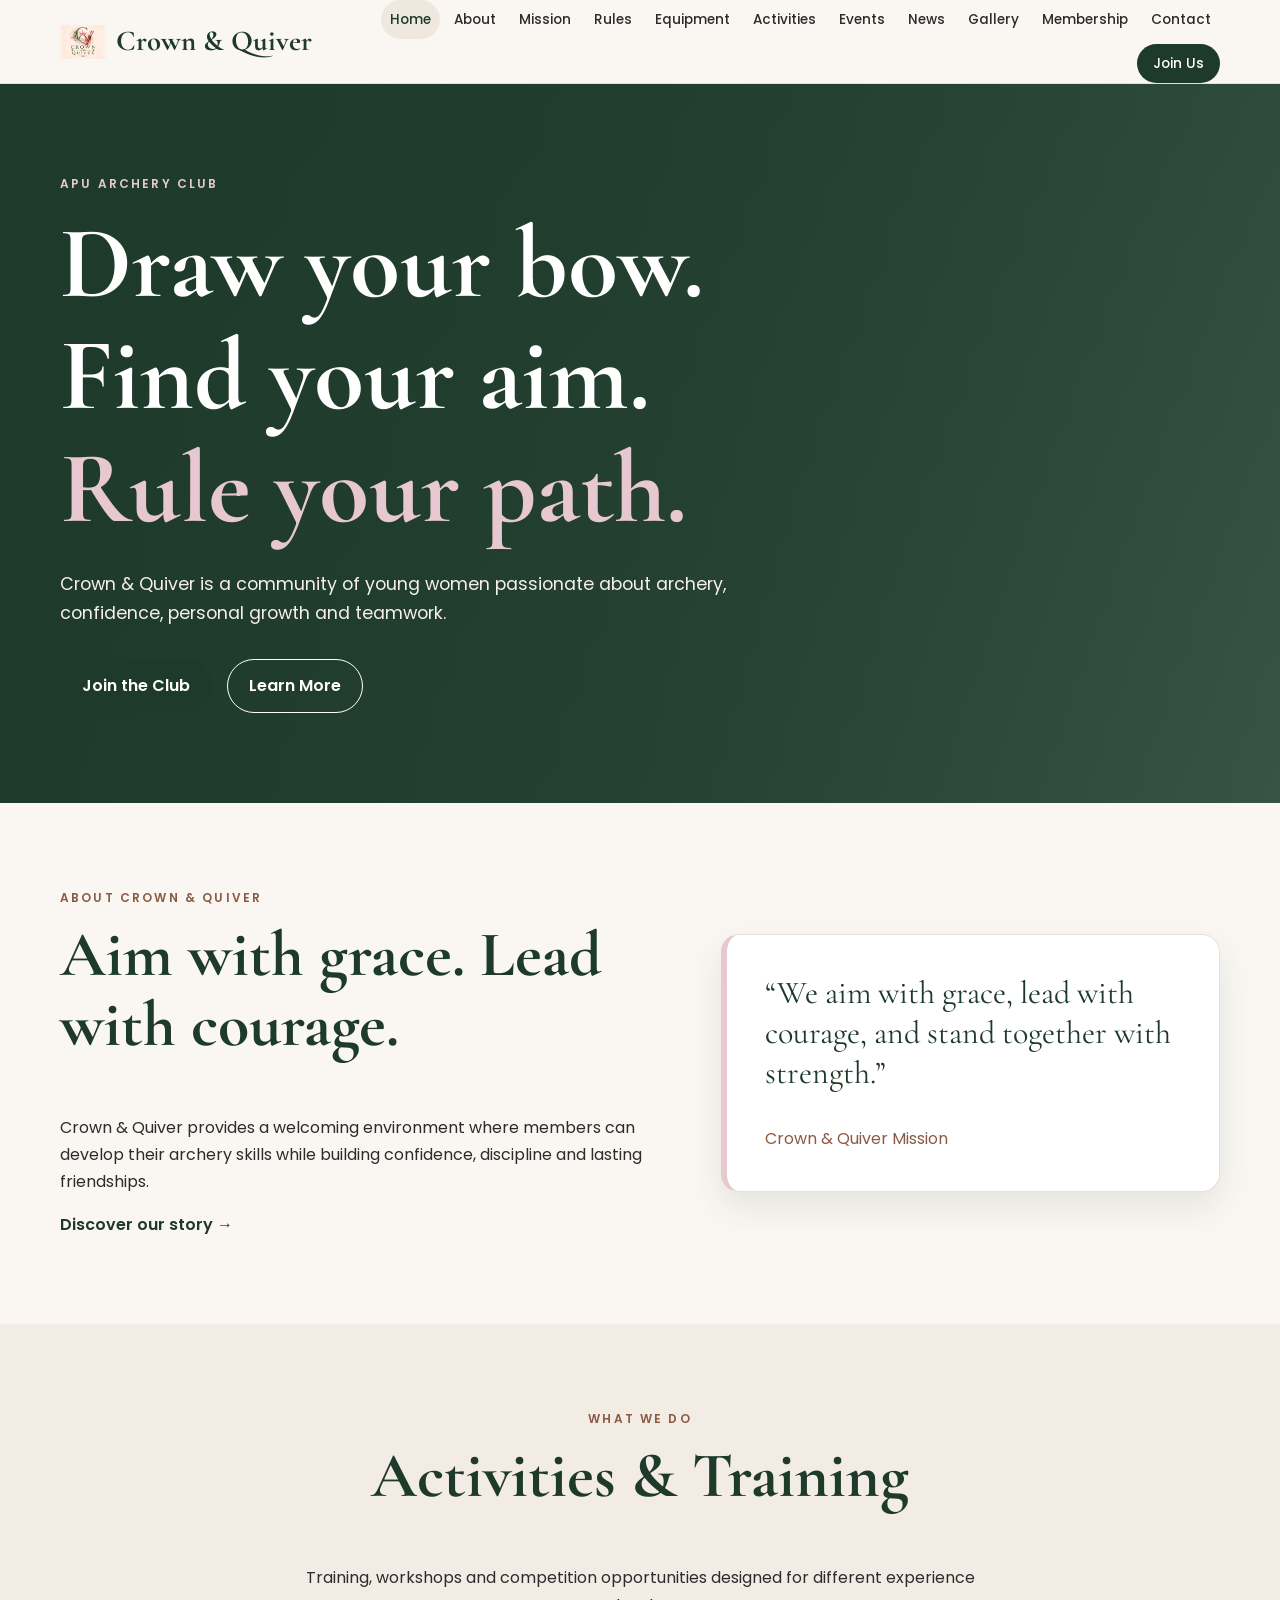
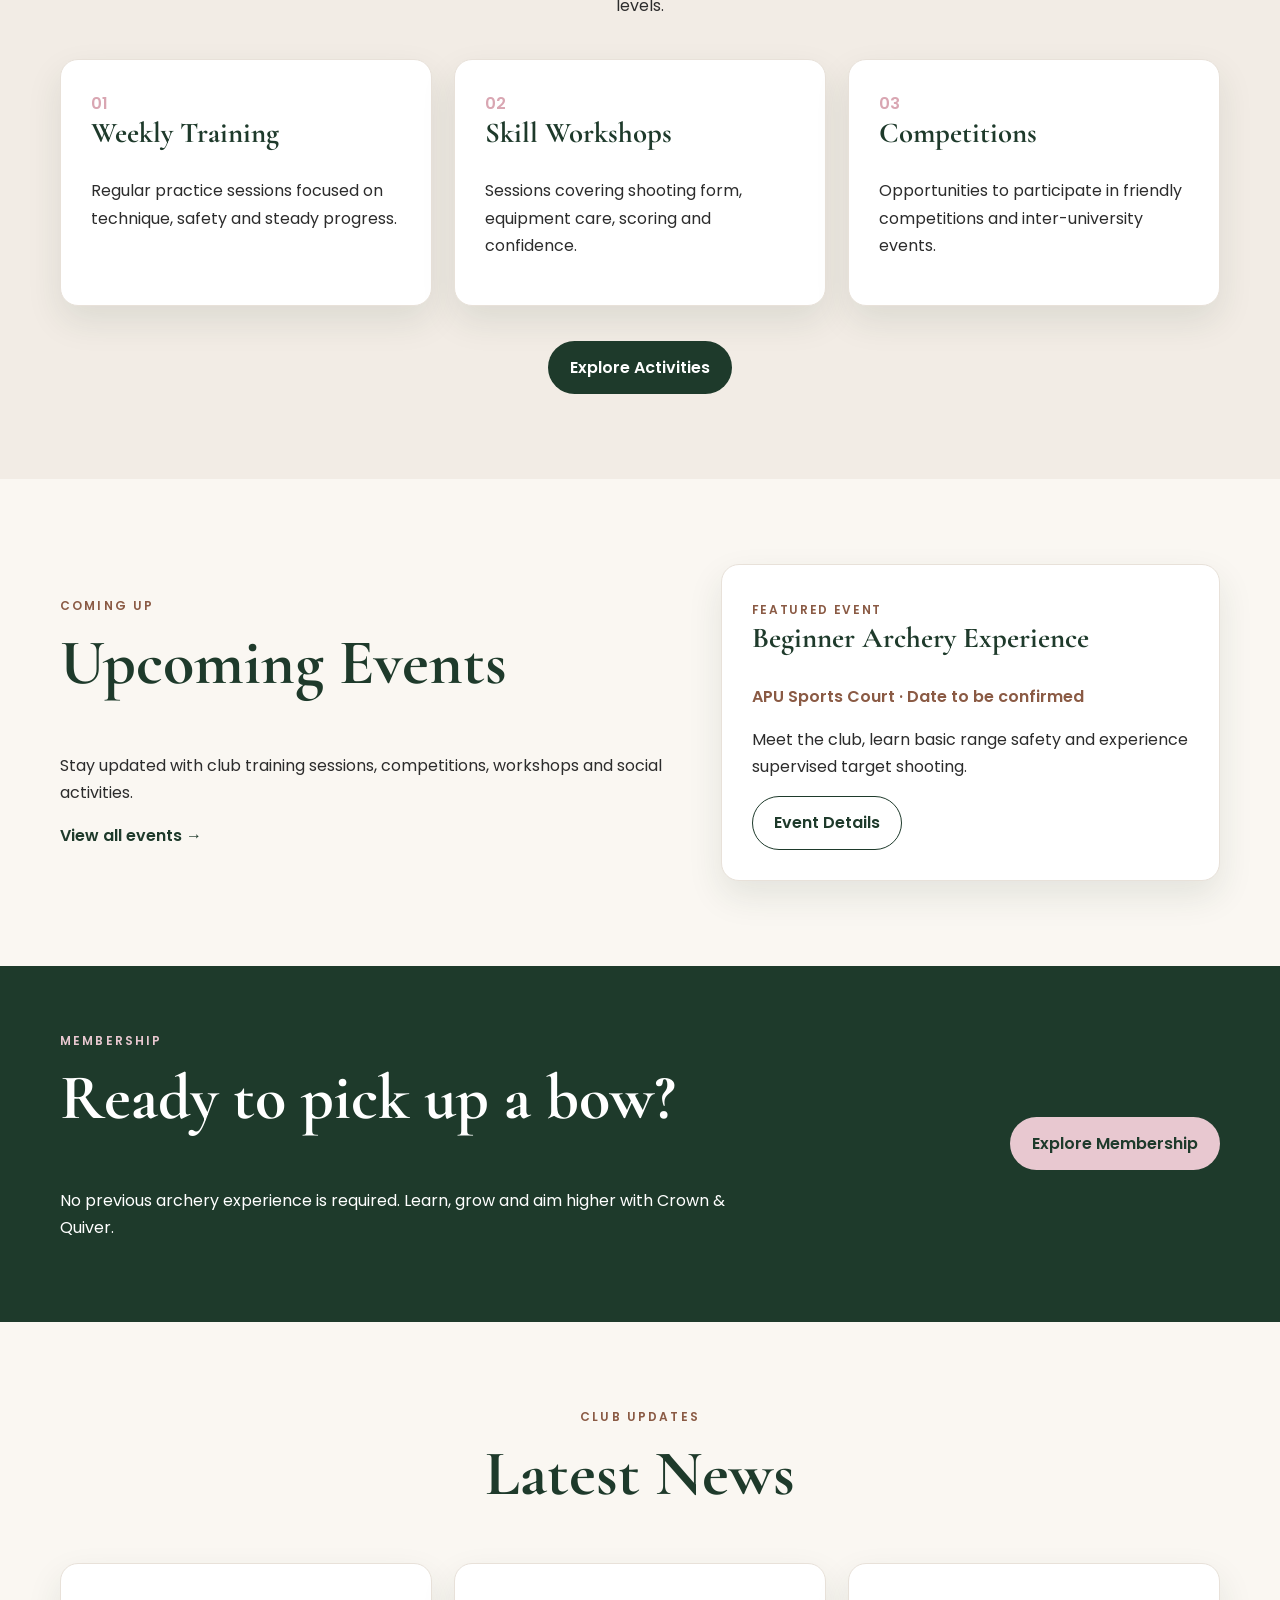
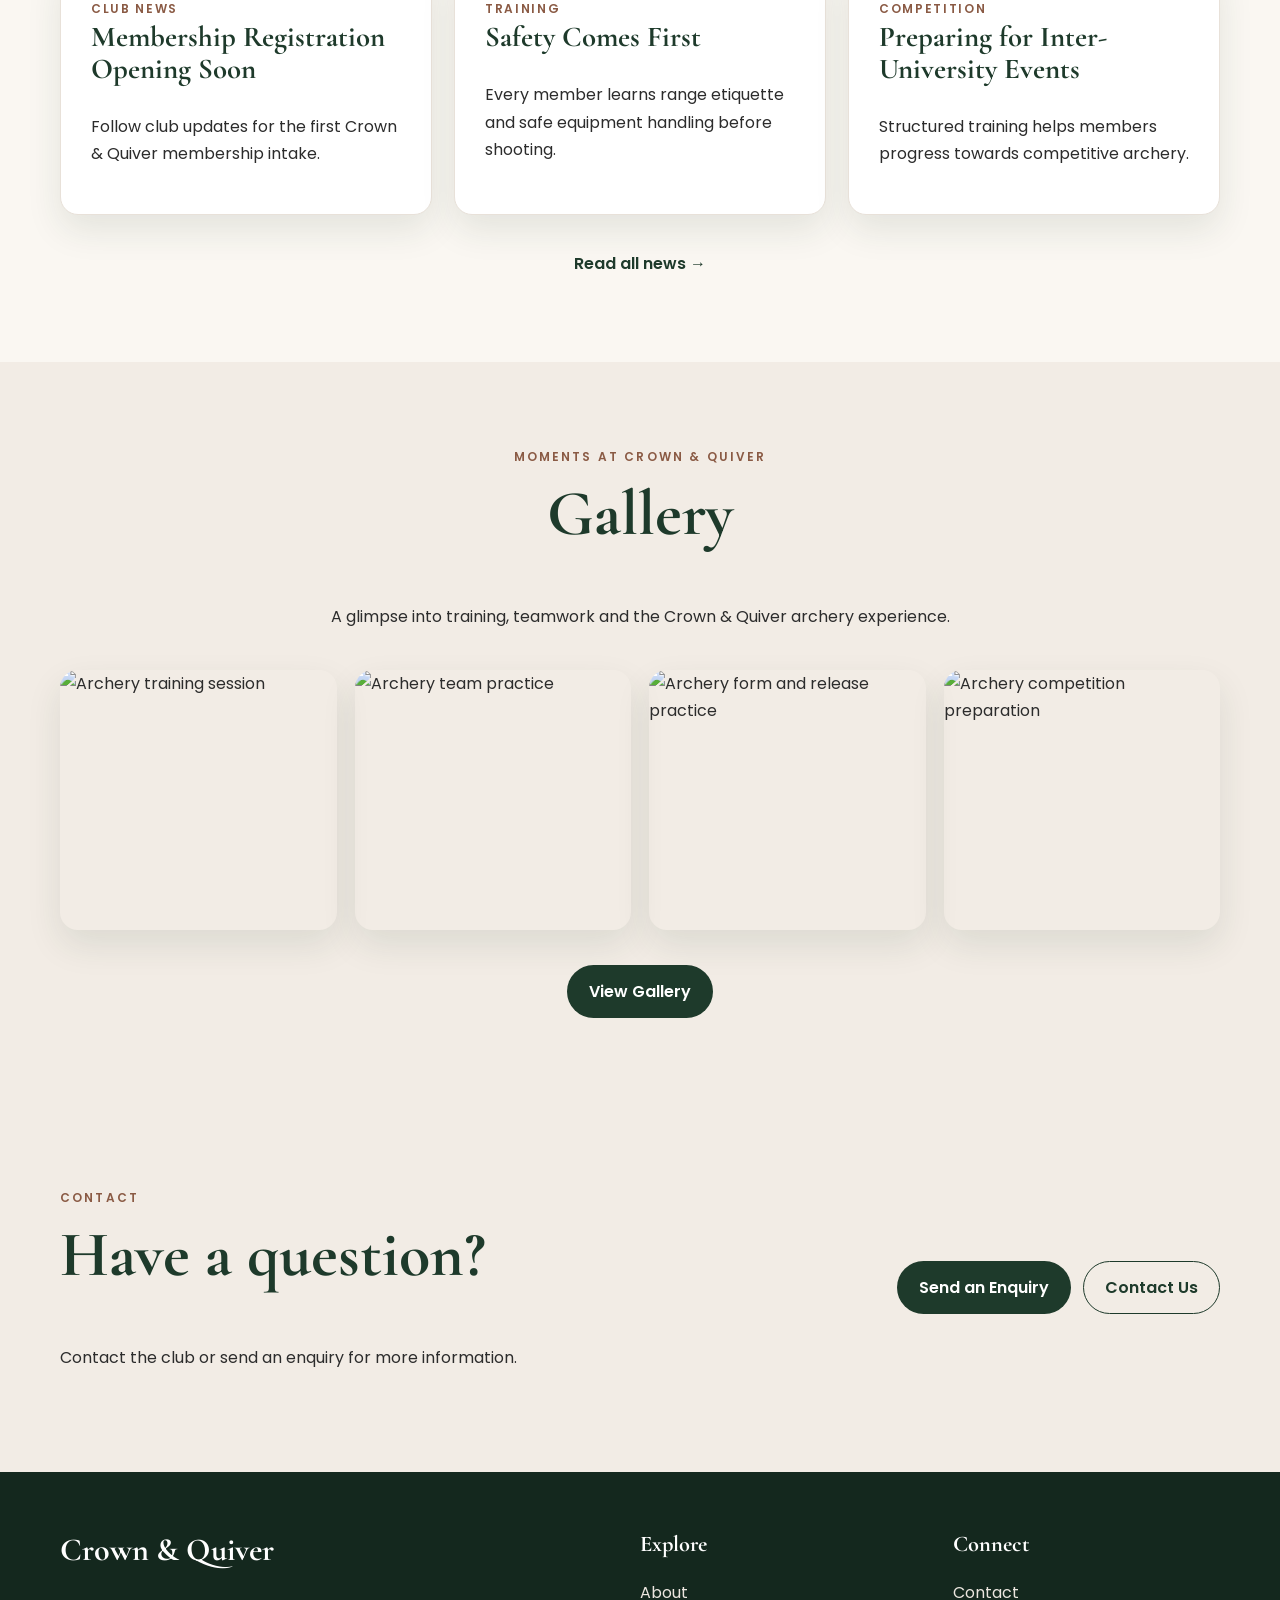
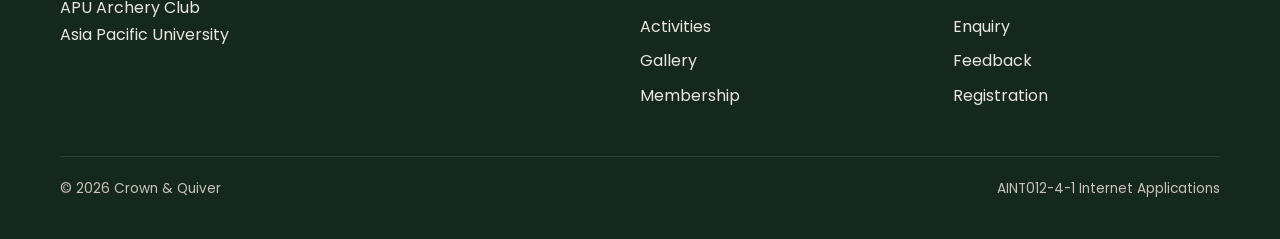
==== commit cabe816e: "Add Crown and Quiver logo across website" ====
--- a/index.html
+++ b/index.html
@@ -59,9 +59,14 @@
 
             <a
                 href="index.html"
-                class="logo-text"
+                class="logo-text brand-with-logo"
             >
-                Crown & Quiver
+                <img
+                    src="images/logo/logo.jpeg"
+                    alt="Crown & Quiver logo"
+                    class="site-logo"
+                >
+                <span>Crown & Quiver</span>
             </a>
 
 
--- a/css/style.css
+++ b/css/style.css
@@ -196,6 +196,26 @@
     color: var(--forest-green);
 
     white-space: nowrap;
+}
+
+
+/* ---------- Logo Image ---------- */
+
+.brand-with-logo {
+    display: flex;
+    align-items: center;
+    gap: 10px;
+}
+
+.site-logo {
+    width: 46px;
+    height: 46px;
+    object-fit: contain;
+    flex-shrink: 0;
+}
+
+.brand-with-logo span {
+    display: inline-block;
 }
 
 
@@ -1039,6 +1059,15 @@
 
 
 @media (max-width: 560px) {
+
+    .site-logo {
+        width: 38px;
+        height: 38px;
+    }
+
+    .brand-with-logo {
+        gap: 7px;
+    }
 
     .hero h1 {
 
